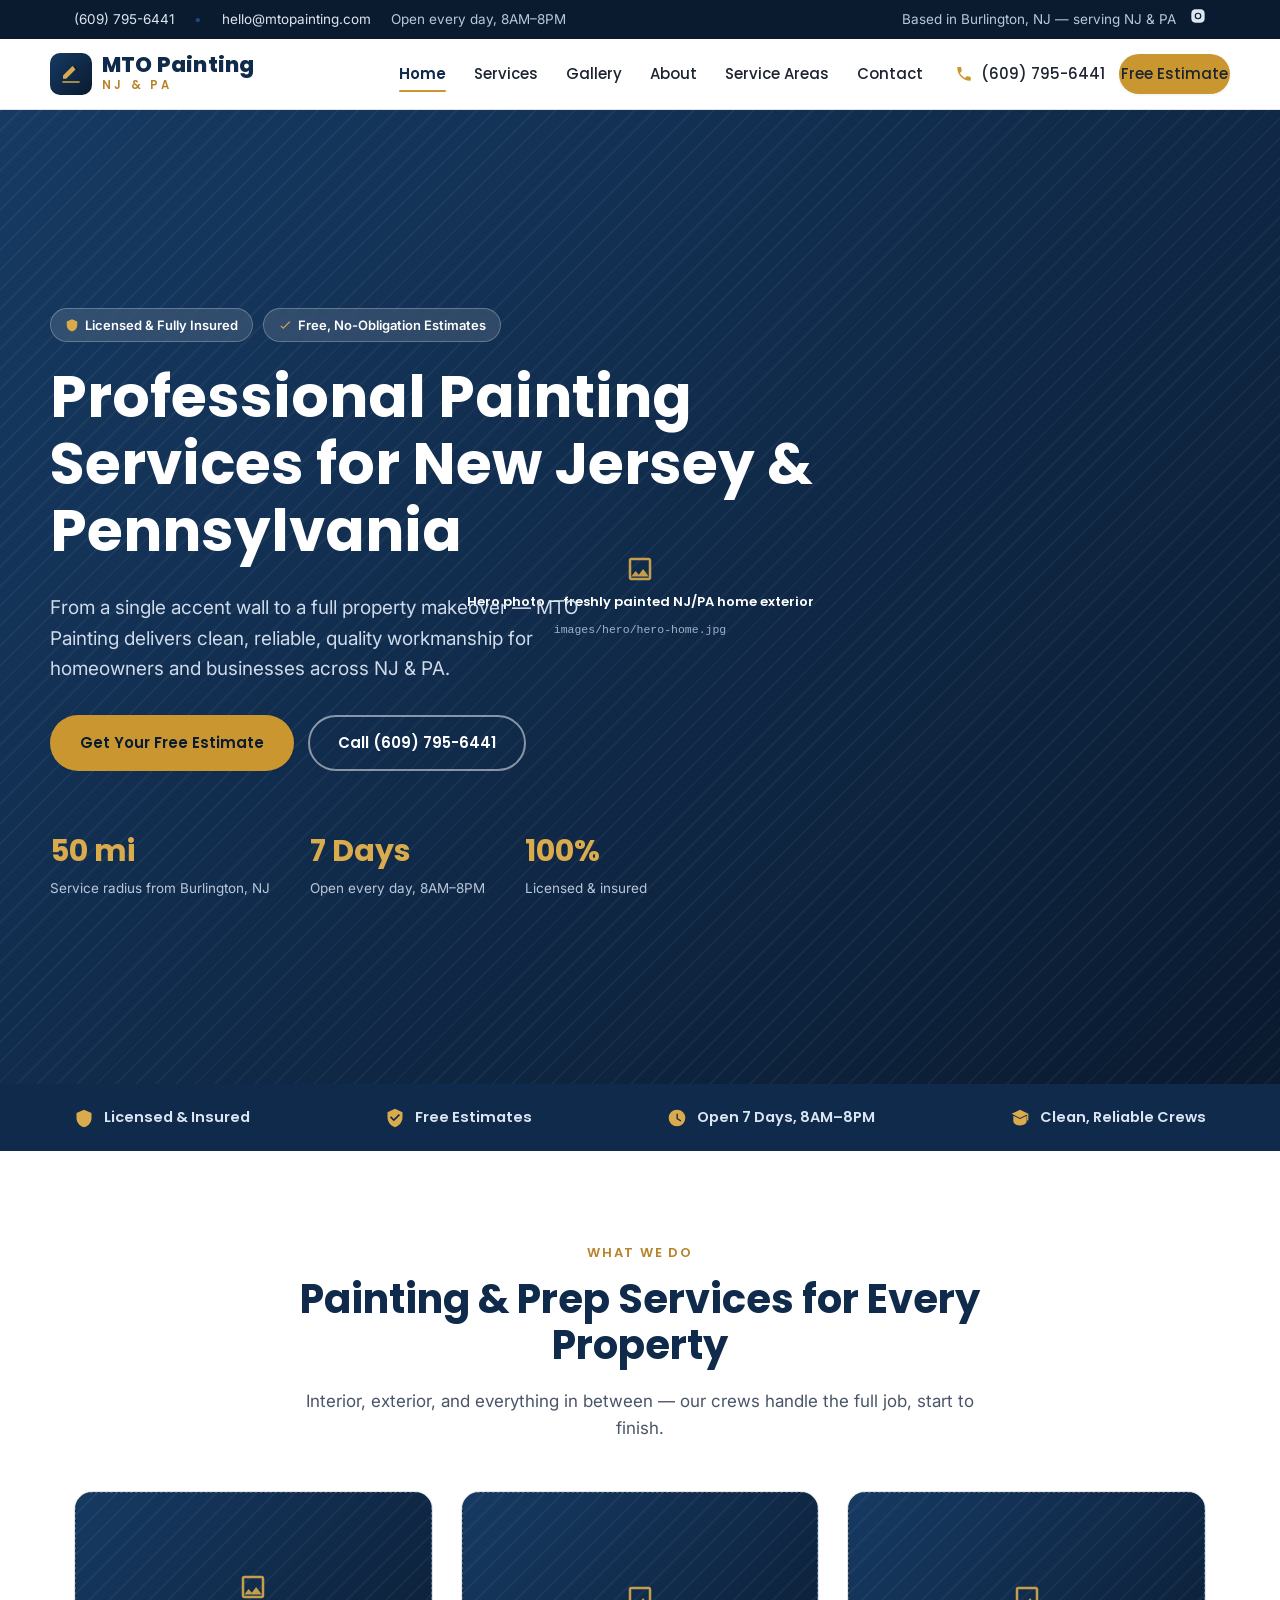
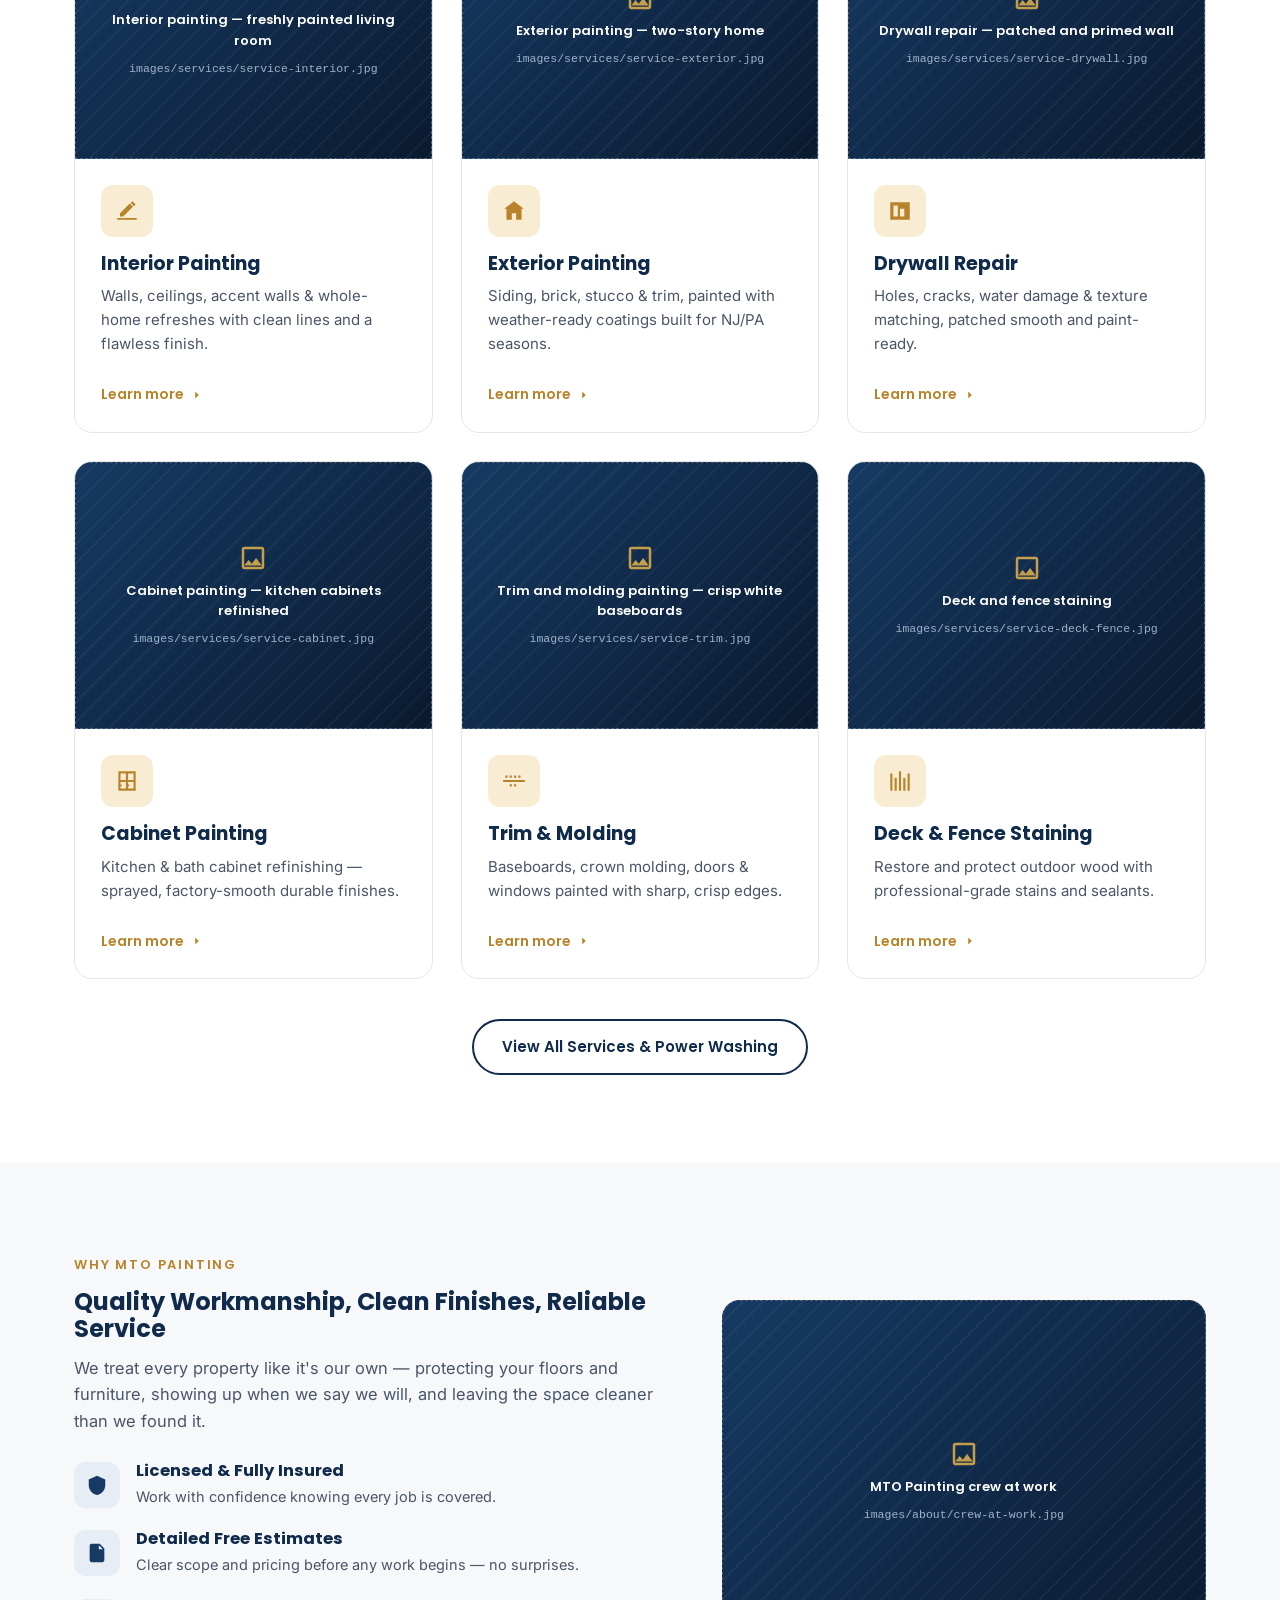
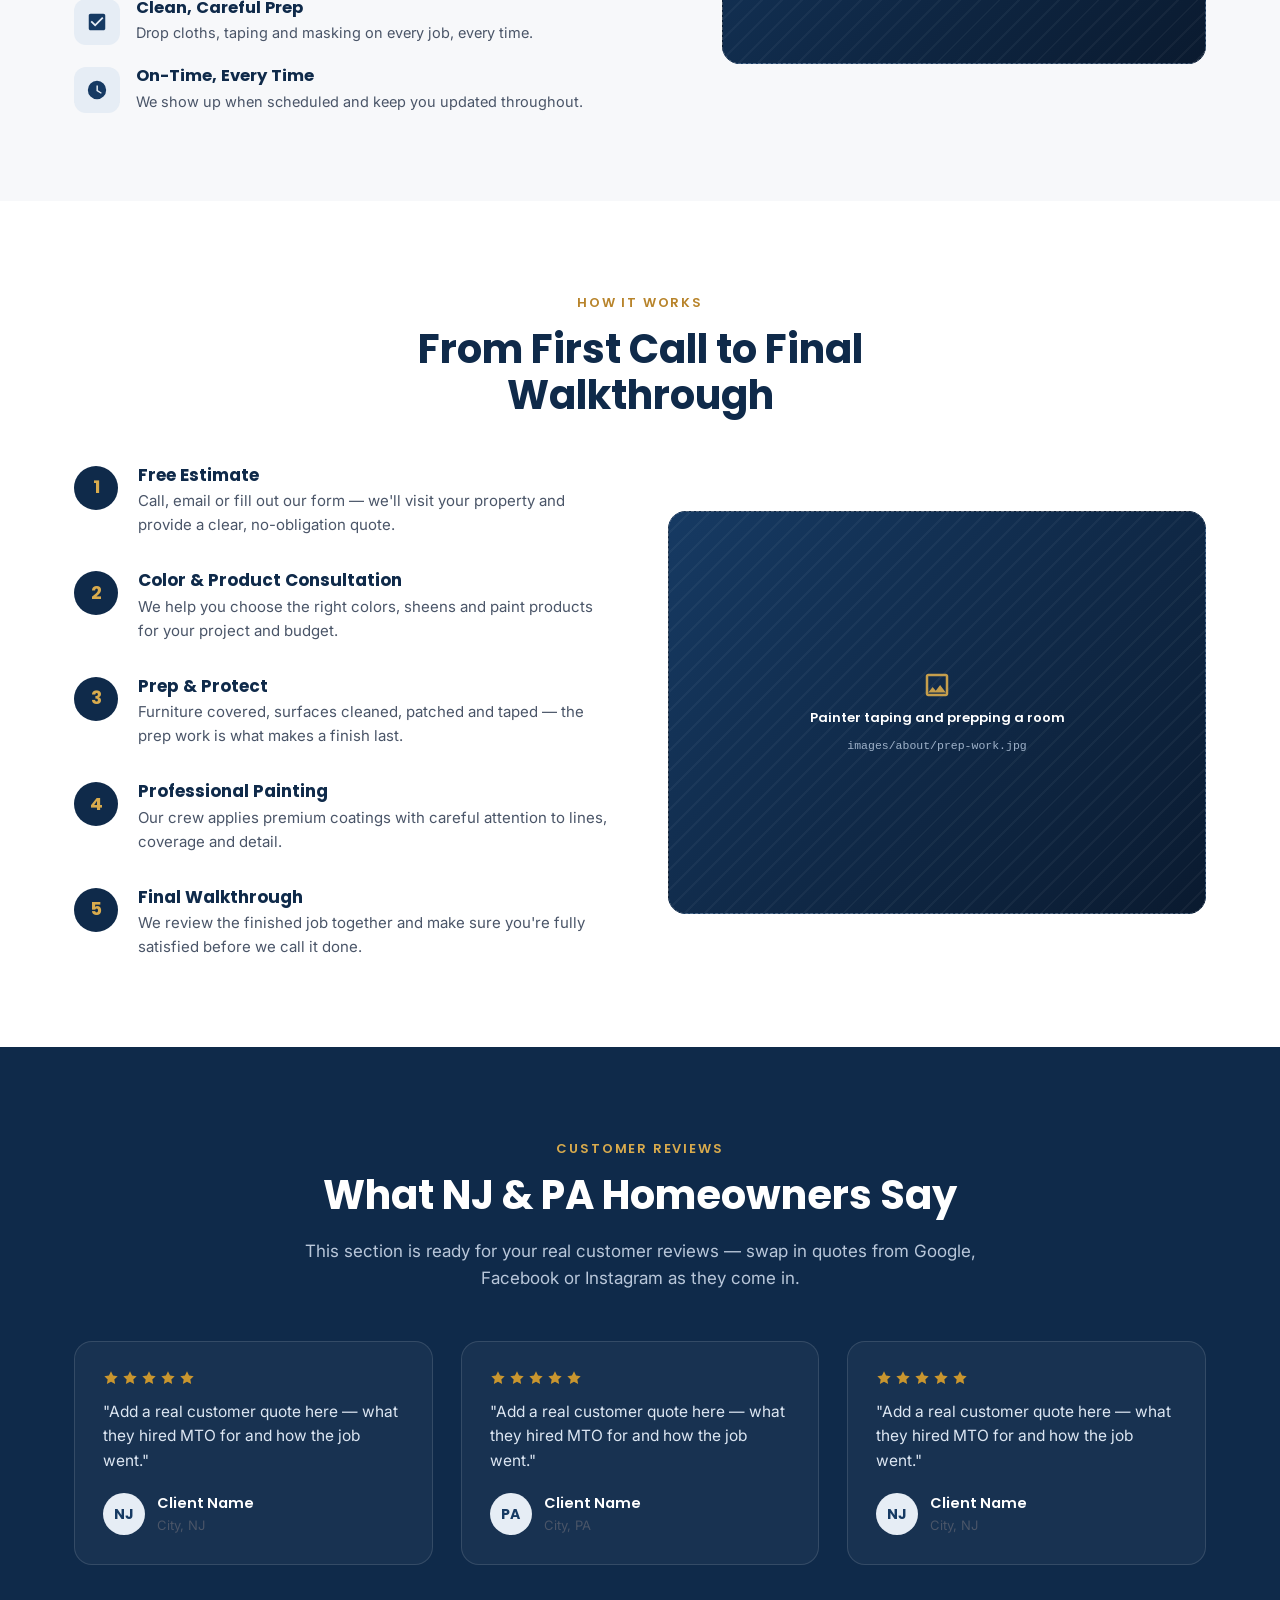
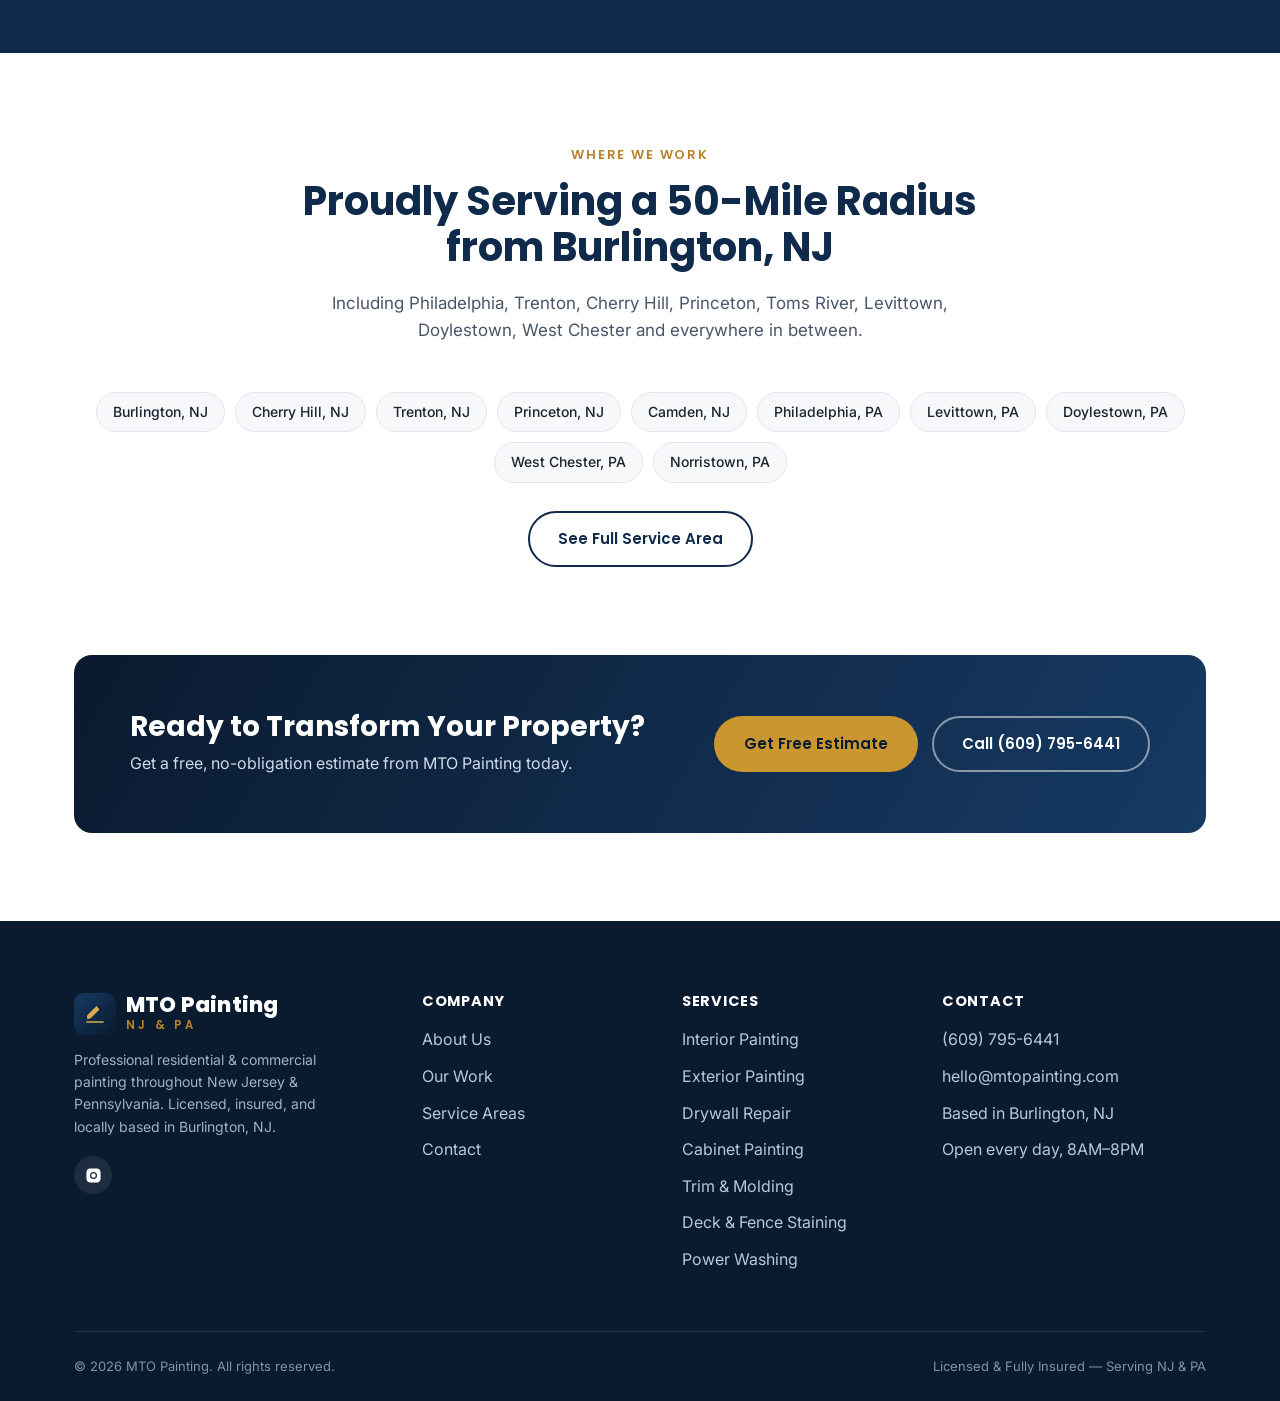
==== index.html @ 52a3aadf "Initial build: MTO Painting website Static multi-page site (no build step) for MTO Painting, a resid" ====
<!doctype html>
<html lang="en">
<head>
<meta charset="UTF-8" />
<meta name="viewport" content="width=device-width, initial-scale=1.0" />
<title>MTO Painting | Residential &amp; Commercial Painters in NJ &amp; PA</title>
<meta name="description" content="MTO Painting provides professional interior, exterior, cabinet &amp; trim painting, drywall repair, deck staining and power washing across New Jersey &amp; Pennsylvania. Free estimates, licensed &amp; insured." />
<link rel="canonical" href="https://mtopainting.com/" />

<meta property="og:type" content="website" />
<meta property="og:site_name" content="MTO Painting" />
<meta property="og:title" content="MTO Painting | Residential & Commercial Painters in NJ & PA" />
<meta property="og:description" content="Interior &amp; exterior painting, drywall repair, cabinet &amp; trim painting, deck staining and power washing. Free estimates across NJ &amp; PA." />
<meta property="og:url" content="https://mtopainting.com/" />
<meta property="og:image" content="https://mtopainting.com/images/og/og-cover.jpg" />
<meta name="twitter:card" content="summary_large_image" />

<link rel="icon" type="image/svg+xml" href="favicon.svg" />
<link rel="preconnect" href="https://fonts.googleapis.com">
<link rel="preconnect" href="https://fonts.gstatic.com" crossorigin>
<link href="https://fonts.googleapis.com/css2?family=Inter:wght@400;500;600;700&family=Poppins:wght@500;600;700;800&display=swap" rel="stylesheet">
<link rel="stylesheet" href="css/style.css" />

<script type="application/ld+json">
{
  "@context": "https://schema.org",
  "@type": "HousePainter",
  "name": "MTO Painting",
  "image": "https://mtopainting.com/images/og/og-cover.jpg",
  "telephone": "+1-609-795-6441",
  "email": "hello@mtopainting.com",
  "url": "https://mtopainting.com/",
  "priceRange": "$$",
  "address": { "@type": "PostalAddress", "addressLocality": "Burlington", "addressRegion": "NJ", "addressCountry": "US" },
  "areaServed": [
    { "@type": "State", "name": "New Jersey" },
    { "@type": "State", "name": "Pennsylvania" }
  ],
  "openingHoursSpecification": {
    "@type": "OpeningHoursSpecification",
    "dayOfWeek": ["Monday","Tuesday","Wednesday","Thursday","Friday","Saturday","Sunday"],
    "opens": "08:00",
    "closes": "20:00"
  },
  "sameAs": ["https://www.instagram.com/paintmto"]
}
</script>
</head>
<body>

<!-- ============ TOPBAR ============ -->
<div class="topbar">
  <div class="container">
    <div class="topbar-links">
      <a href="tel:+16097956441">(609) 795-6441</a>
      <a class="dot" href="mailto:hello@mtopainting.com">hello@mtopainting.com</a>
      <span>Open every day, 8AM–8PM</span>
    </div>
    <div class="topbar-social">
      <span>Based in Burlington, NJ — serving NJ &amp; PA</span>
      <a href="https://www.instagram.com/paintmto" target="_blank" rel="noopener" aria-label="MTO Painting on Instagram">
        <svg viewBox="0 0 24 24"><path d="M12 2c2.7 0 3.06.01 4.12.06 1.06.05 1.79.22 2.43.47.66.26 1.22.6 1.77 1.15.55.55.9 1.11 1.15 1.77.25.64.42 1.37.47 2.43.05 1.06.06 1.42.06 4.12s-.01 3.06-.06 4.12c-.05 1.06-.22 1.79-.47 2.43a4.9 4.9 0 0 1-1.15 1.77 4.9 4.9 0 0 1-1.77 1.15c-.64.25-1.37.42-2.43.47-1.06.05-1.42.06-4.12.06s-3.06-.01-4.12-.06c-1.06-.05-1.79-.22-2.43-.47a4.9 4.9 0 0 1-1.77-1.15 4.9 4.9 0 0 1-1.15-1.77c-.25-.64-.42-1.37-.47-2.43C2.01 15.06 2 14.7 2 12s.01-3.06.06-4.12c.05-1.06.22-1.79.47-2.43.26-.66.6-1.22 1.15-1.77a4.9 4.9 0 0 1 1.77-1.15c.64-.25 1.37-.42 2.43-.47C8.94 2.01 9.3 2 12 2zm0 5a5 5 0 1 0 0 10 5 5 0 0 0 0-10zm0 8.2a3.2 3.2 0 1 1 0-6.4 3.2 3.2 0 0 1 0 6.4zm5.2-8.4a1.17 1.17 0 1 1 0-2.34 1.17 1.17 0 0 1 0 2.34z"/></svg>
      </a>
    </div>
  </div>
</div>

<!-- ============ HEADER / NAV ============ -->
<header class="site-header">
  <div class="container nav-wrap">
    <a href="index.html" class="brand">
      <span class="brand-mark">
        <svg viewBox="0 0 24 24" fill="none"><path d="M4 13.5 13.5 4l3.2 3.2L7.2 16.7H4v-3.2Z" fill="#d9ab4d"/><path d="M15.5 5 19 8.5" stroke="#0a1a2f" stroke-width="1.4"/><path d="M4 20h16" stroke="#d9ab4d" stroke-width="1.6" stroke-linecap="round"/></svg>
      </span>
      <span class="brand-text"><span class="mto">MTO Painting</span><br/><span class="painting">NJ &amp; PA</span></span>
    </a>

    <nav class="main-nav" id="mainNav">
      <ul>
        <li><a href="index.html" class="active">Home</a></li>
        <li><a href="services.html">Services</a></li>
        <li><a href="gallery.html">Gallery</a></li>
        <li><a href="about.html">About</a></li>
        <li><a href="service-areas.html">Service Areas</a></li>
        <li><a href="contact.html">Contact</a></li>
      </ul>
      <div class="nav-cta">
        <a href="tel:+16097956441" class="nav-phone">
          <svg viewBox="0 0 24 24"><path d="M6.6 10.8c1.4 2.8 3.8 5.2 6.6 6.6l2.2-2.2c.3-.3.7-.4 1-.2 1.1.4 2.3.6 3.6.6.6 0 1 .4 1 1V20c0 .6-.4 1-1 1C10.9 21 3 13.1 3 3.6c0-.6.4-1 1-1h3.4c.6 0 1 .4 1 1 0 1.3.2 2.5.6 3.6.1.4 0 .8-.2 1L6.6 10.8Z"/></svg>
          (609) 795-6441
        </a>
        <a href="contact.html" class="btn btn-gold btn-sm">Free Estimate</a>
      </div>
    </nav>
    <button class="nav-toggle" aria-label="Toggle menu">
      <svg viewBox="0 0 24 24" fill="none" stroke="#0f2a4a" stroke-width="2" stroke-linecap="round"><path d="M4 7h16M4 12h16M4 17h16"/></svg>
    </button>
  </div>
</header>
<div class="nav-scrim"></div>

<main>

  <!-- ============ HERO ============ -->
  <section class="hero">
    <img data-fallback="Hero photo — freshly painted NJ/PA home exterior" data-file="hero/hero-home.jpg" src="images/hero/hero-home.jpg" alt="Freshly painted home exterior by MTO Painting" class="ph-img" style="position:absolute;inset:0; width:100%; height:100%; object-fit:cover;" />
    <div class="container hero-inner">
      <div class="hero-badges">
        <span class="hero-badge"><svg viewBox="0 0 24 24"><path d="M12 2 3 6v6c0 5.2 3.6 9.9 9 11 5.4-1.1 9-5.8 9-11V6l-9-4Z"/></svg> Licensed &amp; Fully Insured</span>
        <span class="hero-badge"><svg viewBox="0 0 24 24"><path d="M9 16.2 5.5 12.7l-1.4 1.4L9 19l12-12-1.4-1.4L9 16.2Z"/></svg> Free, No-Obligation Estimates</span>
      </div>
      <h1>Professional Painting Services for New Jersey &amp; Pennsylvania</h1>
      <p class="lede">From a single accent wall to a full property makeover — MTO Painting delivers clean, reliable, quality workmanship for homeowners and businesses across NJ &amp; PA.</p>
      <div class="hero-cta">
        <a href="contact.html" class="btn btn-gold">Get Your Free Estimate</a>
        <a href="tel:+16097956441" class="btn btn-outline">Call (609) 795-6441</a>
      </div>
      <div class="hero-stats">
        <div><strong>50 mi</strong><span>Service radius from Burlington, NJ</span></div>
        <div><strong>7 Days</strong><span>Open every day, 8AM–8PM</span></div>
        <div><strong>100%</strong><span>Licensed &amp; insured</span></div>
      </div>
    </div>
  </section>

  <!-- ============ TRUST STRIP ============ -->
  <div class="trust-strip">
    <div class="container">
      <div class="trust-item"><svg viewBox="0 0 24 24"><path d="M12 2 3 6v6c0 5.2 3.6 9.9 9 11 5.4-1.1 9-5.8 9-11V6l-9-4Z"/></svg> Licensed &amp; Insured</div>
      <div class="trust-item"><svg viewBox="0 0 24 24"><path d="M12 1 3 5v6.1c0 5.5 3.8 10.6 9 11.9 5.2-1.3 9-6.4 9-11.9V5l-9-4Zm-1.4 15L6 11.4l1.4-1.4 3.2 3.2 6-6L18 8.6 10.6 16Z"/></svg> Free Estimates</div>
      <div class="trust-item"><svg viewBox="0 0 24 24"><path d="M12 2a10 10 0 1 0 0 20 10 10 0 0 0 0-20Zm1 5v5.4l4.2 2.5-.8 1.3-5-3V7h1.6Z"/></svg> Open 7 Days, 8AM–8PM</div>
      <div class="trust-item"><svg viewBox="0 0 24 24"><path d="M12 2 2 7l10 5 8.5-4.2V15h1.5V7L12 2ZM4 9.2V16c0 2.8 3.6 5 8 5s8-2.2 8-5V9.2l-8 4-8-4Z"/></svg> Clean, Reliable Crews</div>
    </div>
  </div>

  <!-- ============ SERVICES OVERVIEW ============ -->
  <section>
    <div class="container">
      <div class="section-head">
        <span class="eyebrow">What We Do</span>
        <h2>Painting &amp; Prep Services for Every Property</h2>
        <p>Interior, exterior, and everything in between — our crews handle the full job, start to finish.</p>
      </div>
      <div class="grid grid-3">

        <a class="card service-card reveal" href="services.html#interior">
          <div class="thumb"><img class="ph-img" data-fallback="Interior painting — freshly painted living room" data-file="services/service-interior.jpg" src="images/services/service-interior.jpg" alt="Interior painting"/></div>
          <div class="body">
            <div class="service-icon"><svg viewBox="0 0 24 24"><path d="M3 20h18v-1.5H3V20Zm2.5-3h3l9-9-3-3-9 9v3ZM17 3l3 3-1.6 1.6-3-3L17 3Z"/></svg></div>
            <h3>Interior Painting</h3>
            <p>Walls, ceilings, accent walls &amp; whole-home refreshes with clean lines and a flawless finish.</p>
            <span class="more">Learn more <svg viewBox="0 0 24 24"><path d="M9 6l6 6-6 6"/></svg></span>
          </div>
        </a>

        <a class="card service-card reveal" href="services.html#exterior">
          <div class="thumb"><img class="ph-img" data-fallback="Exterior painting — two-story home" data-file="services/service-exterior.jpg" src="images/services/service-exterior.jpg" alt="Exterior painting"/></div>
          <div class="body">
            <div class="service-icon"><svg viewBox="0 0 24 24"><path d="M12 3 3 10h2v10h5v-6h4v6h5V10h2L12 3Z"/></svg></div>
            <h3>Exterior Painting</h3>
            <p>Siding, brick, stucco &amp; trim, painted with weather-ready coatings built for NJ/PA seasons.</p>
            <span class="more">Learn more <svg viewBox="0 0 24 24"><path d="M9 6l6 6-6 6"/></svg></span>
          </div>
        </a>

        <a class="card service-card reveal" href="services.html#drywall">
          <div class="thumb"><img class="ph-img" data-fallback="Drywall repair — patched and primed wall" data-file="services/service-drywall.jpg" src="images/services/service-drywall.jpg" alt="Drywall repair"/></div>
          <div class="body">
            <div class="service-icon"><svg viewBox="0 0 24 24"><path d="M3 4h18v16H3V4Zm3 3v10h4V7H6Zm6 3v7h4v-7h-4Z"/></svg></div>
            <h3>Drywall Repair</h3>
            <p>Holes, cracks, water damage &amp; texture matching, patched smooth and paint-ready.</p>
            <span class="more">Learn more <svg viewBox="0 0 24 24"><path d="M9 6l6 6-6 6"/></svg></span>
          </div>
        </a>

        <a class="card service-card reveal" href="services.html#cabinet">
          <div class="thumb"><img class="ph-img" data-fallback="Cabinet painting — kitchen cabinets refinished" data-file="services/service-cabinet.jpg" src="images/services/service-cabinet.jpg" alt="Cabinet painting"/></div>
          <div class="body">
            <div class="service-icon"><svg viewBox="0 0 24 24"><path d="M4 3h16v18H4V3Zm2 2v6h5V5H6Zm7 0v6h5V5h-5ZM6 13v6h5v-6H6Zm7 0v6h5v-6h-5Zm-6.5 2.2a.8.8 0 1 1 0 1.6.8.8 0 0 1 0-1.6Zm7 0a.8.8 0 1 1 0 1.6.8.8 0 0 1 0-1.6Z"/></svg></div>
            <h3>Cabinet Painting</h3>
            <p>Kitchen &amp; bath cabinet refinishing — sprayed, factory-smooth durable finishes.</p>
            <span class="more">Learn more <svg viewBox="0 0 24 24"><path d="M9 6l6 6-6 6"/></svg></span>
          </div>
        </a>

        <a class="card service-card reveal" href="services.html#trim">
          <div class="thumb"><img class="ph-img" data-fallback="Trim and molding painting — crisp white baseboards" data-file="services/service-trim.jpg" src="images/services/service-trim.jpg" alt="Trim painting"/></div>
          <div class="body">
            <div class="service-icon"><svg viewBox="0 0 24 24"><path d="M2 11h20v2H2v-2Zm2-4h2v2H4V7Zm4 0h2v2H8V7Zm4 0h2v2h-2V7Zm4 0h2v2h-2V7Zm-8 8h2v2H8v-2Zm4 0h2v2h-2v-2Z"/></svg></div>
            <h3>Trim &amp; Molding</h3>
            <p>Baseboards, crown molding, doors &amp; windows painted with sharp, crisp edges.</p>
            <span class="more">Learn more <svg viewBox="0 0 24 24"><path d="M9 6l6 6-6 6"/></svg></span>
          </div>
        </a>

        <a class="card service-card reveal" href="services.html#deck">
          <div class="thumb"><img class="ph-img" data-fallback="Deck and fence staining" data-file="services/service-deck-fence.jpg" src="images/services/service-deck-fence.jpg" alt="Deck and fence staining"/></div>
          <div class="body">
            <div class="service-icon"><svg viewBox="0 0 24 24"><path d="M3 21V5h2v16H3Zm4 0V9h2v12H7Zm4 0V3h2v18h-2Zm4 0V9h2v12h-2Zm4 0V5h2v16h-2Z"/></svg></div>
            <h3>Deck &amp; Fence Staining</h3>
            <p>Restore and protect outdoor wood with professional-grade stains and sealants.</p>
            <span class="more">Learn more <svg viewBox="0 0 24 24"><path d="M9 6l6 6-6 6"/></svg></span>
          </div>
        </a>

      </div>
      <div class="text-center" style="margin-top:40px;">
        <a href="services.html" class="btn btn-outline-navy">View All Services &amp; Power Washing</a>
      </div>
    </div>
  </section>

  <!-- ============ WHY CHOOSE US ============ -->
  <section class="bg-alt">
    <div class="container">
      <div class="about-hero-grid">
        <div>
          <span class="eyebrow">Why MTO Painting</span>
          <h2>Quality Workmanship, Clean Finishes, Reliable Service</h2>
          <p style="color:var(--ink-soft); font-size:16.5px;">We treat every property like it's our own — protecting your floors and furniture, showing up when we say we will, and leaving the space cleaner than we found it.</p>
          <div class="grid" style="gap:22px; margin-top:28px;">
            <div class="feature">
              <div class="ico"><svg viewBox="0 0 24 24"><path d="M12 2 3 6v6c0 5.2 3.6 9.9 9 11 5.4-1.1 9-5.8 9-11V6l-9-4Z"/></svg></div>
              <div><h4>Licensed &amp; Fully Insured</h4><p>Work with confidence knowing every job is covered.</p></div>
            </div>
            <div class="feature">
              <div class="ico"><svg viewBox="0 0 24 24"><path d="M6 2h9l5 5v13a2 2 0 0 1-2 2H6a2 2 0 0 1-2-2V4a2 2 0 0 1 2-2Zm8 1.5V8h4.5L14 3.5ZM8 12h8v1.6H8V12Zm0 3.4h8V17H8v-1.6Z"/></svg></div>
              <div><h4>Detailed Free Estimates</h4><p>Clear scope and pricing before any work begins — no surprises.</p></div>
            </div>
            <div class="feature">
              <div class="ico"><svg viewBox="0 0 24 24"><path d="M19 3H5c-1.1 0-2 .9-2 2v14c0 1.1.9 2 2 2h14c1.1 0 2-.9 2-2V5c0-1.1-.9-2-2-2Zm-9 14-5-5 1.4-1.4L10 14.2l7.6-7.6L19 8l-9 9Z"/></svg></div>
              <div><h4>Clean, Careful Prep</h4><p>Drop cloths, taping and masking on every job, every time.</p></div>
            </div>
            <div class="feature">
              <div class="ico"><svg viewBox="0 0 24 24"><path d="M12 2a10 10 0 1 0 0 20 10 10 0 0 0 0-20Zm1 5v5.4l4.2 2.5-.8 1.3-5-3V7h1.6Z"/></svg></div>
              <div><h4>On-Time, Every Time</h4><p>We show up when scheduled and keep you updated throughout.</p></div>
            </div>
          </div>
        </div>
        <figure class="media"><img class="ph-img" data-fallback="MTO Painting crew at work" data-file="about/crew-at-work.jpg" src="images/about/crew-at-work.jpg" alt="MTO Painting crew at work" /></figure>
      </div>
    </div>
  </section>

  <!-- ============ PROCESS ============ -->
  <section>
    <div class="container">
      <div class="section-head">
        <span class="eyebrow">How It Works</span>
        <h2>From First Call to Final Walkthrough</h2>
      </div>
      <div class="grid grid-2" style="align-items:center; gap:56px;">
        <div class="steps">
          <div class="step"><h4>Free Estimate</h4><p>Call, email or fill out our form — we'll visit your property and provide a clear, no-obligation quote.</p></div>
          <div class="step"><h4>Color &amp; Product Consultation</h4><p>We help you choose the right colors, sheens and paint products for your project and budget.</p></div>
          <div class="step"><h4>Prep &amp; Protect</h4><p>Furniture covered, surfaces cleaned, patched and taped — the prep work is what makes a finish last.</p></div>
          <div class="step"><h4>Professional Painting</h4><p>Our crew applies premium coatings with careful attention to lines, coverage and detail.</p></div>
          <div class="step"><h4>Final Walkthrough</h4><p>We review the finished job together and make sure you're fully satisfied before we call it done.</p></div>
        </div>
        <figure class="media"><img class="ph-img" data-fallback="Painter taping and prepping a room" data-file="about/prep-work.jpg" src="images/about/prep-work.jpg" alt="Painter prepping a room" /></figure>
      </div>
    </div>
  </section>

  <!-- ============ TESTIMONIALS (placeholder) ============ -->
  <section class="bg-navy">
    <div class="container">
      <div class="section-head">
        <span class="eyebrow" style="color:var(--gold-400);">Customer Reviews</span>
        <h2>What NJ &amp; PA Homeowners Say</h2>
        <p style="color:#b9c7da;">This section is ready for your real customer reviews — swap in quotes from Google, Facebook or Instagram as they come in.</p>
      </div>
      <div class="grid grid-3">
        <div class="card t-card reveal" style="background:rgba(255,255,255,.04); border-color:rgba(255,255,255,.12);">
          <div class="t-stars"><svg viewBox="0 0 24 24"><path d="M12 2l3.1 6.3 6.9 1-5 4.9 1.2 6.8L12 17.8 5.8 21l1.2-6.8-5-4.9 6.9-1L12 2Z"/></svg><svg viewBox="0 0 24 24"><path d="M12 2l3.1 6.3 6.9 1-5 4.9 1.2 6.8L12 17.8 5.8 21l1.2-6.8-5-4.9 6.9-1L12 2Z"/></svg><svg viewBox="0 0 24 24"><path d="M12 2l3.1 6.3 6.9 1-5 4.9 1.2 6.8L12 17.8 5.8 21l1.2-6.8-5-4.9 6.9-1L12 2Z"/></svg><svg viewBox="0 0 24 24"><path d="M12 2l3.1 6.3 6.9 1-5 4.9 1.2 6.8L12 17.8 5.8 21l1.2-6.8-5-4.9 6.9-1L12 2Z"/></svg><svg viewBox="0 0 24 24"><path d="M12 2l3.1 6.3 6.9 1-5 4.9 1.2 6.8L12 17.8 5.8 21l1.2-6.8-5-4.9 6.9-1L12 2Z"/></svg></div>
          <p class="t-quote" style="color:#dce6f2;">"Add a real customer quote here — what they hired MTO for and how the job went."</p>
          <div class="t-person"><div class="t-avatar">NJ</div><div><div class="t-name" style="color:#fff;">Client Name</div><div class="t-loc">City, NJ</div></div></div>
        </div>
        <div class="card t-card reveal" style="background:rgba(255,255,255,.04); border-color:rgba(255,255,255,.12);">
          <div class="t-stars"><svg viewBox="0 0 24 24"><path d="M12 2l3.1 6.3 6.9 1-5 4.9 1.2 6.8L12 17.8 5.8 21l1.2-6.8-5-4.9 6.9-1L12 2Z"/></svg><svg viewBox="0 0 24 24"><path d="M12 2l3.1 6.3 6.9 1-5 4.9 1.2 6.8L12 17.8 5.8 21l1.2-6.8-5-4.9 6.9-1L12 2Z"/></svg><svg viewBox="0 0 24 24"><path d="M12 2l3.1 6.3 6.9 1-5 4.9 1.2 6.8L12 17.8 5.8 21l1.2-6.8-5-4.9 6.9-1L12 2Z"/></svg><svg viewBox="0 0 24 24"><path d="M12 2l3.1 6.3 6.9 1-5 4.9 1.2 6.8L12 17.8 5.8 21l1.2-6.8-5-4.9 6.9-1L12 2Z"/></svg><svg viewBox="0 0 24 24"><path d="M12 2l3.1 6.3 6.9 1-5 4.9 1.2 6.8L12 17.8 5.8 21l1.2-6.8-5-4.9 6.9-1L12 2Z"/></svg></div>
          <p class="t-quote" style="color:#dce6f2;">"Add a real customer quote here — what they hired MTO for and how the job went."</p>
          <div class="t-person"><div class="t-avatar">PA</div><div><div class="t-name" style="color:#fff;">Client Name</div><div class="t-loc">City, PA</div></div></div>
        </div>
        <div class="card t-card reveal" style="background:rgba(255,255,255,.04); border-color:rgba(255,255,255,.12);">
          <div class="t-stars"><svg viewBox="0 0 24 24"><path d="M12 2l3.1 6.3 6.9 1-5 4.9 1.2 6.8L12 17.8 5.8 21l1.2-6.8-5-4.9 6.9-1L12 2Z"/></svg><svg viewBox="0 0 24 24"><path d="M12 2l3.1 6.3 6.9 1-5 4.9 1.2 6.8L12 17.8 5.8 21l1.2-6.8-5-4.9 6.9-1L12 2Z"/></svg><svg viewBox="0 0 24 24"><path d="M12 2l3.1 6.3 6.9 1-5 4.9 1.2 6.8L12 17.8 5.8 21l1.2-6.8-5-4.9 6.9-1L12 2Z"/></svg><svg viewBox="0 0 24 24"><path d="M12 2l3.1 6.3 6.9 1-5 4.9 1.2 6.8L12 17.8 5.8 21l1.2-6.8-5-4.9 6.9-1L12 2Z"/></svg><svg viewBox="0 0 24 24"><path d="M12 2l3.1 6.3 6.9 1-5 4.9 1.2 6.8L12 17.8 5.8 21l1.2-6.8-5-4.9 6.9-1L12 2Z"/></svg></div>
          <p class="t-quote" style="color:#dce6f2;">"Add a real customer quote here — what they hired MTO for and how the job went."</p>
          <div class="t-person"><div class="t-avatar">NJ</div><div><div class="t-name" style="color:#fff;">Client Name</div><div class="t-loc">City, NJ</div></div></div>
        </div>
      </div>
    </div>
  </section>

  <!-- ============ SERVICE AREA TEASER ============ -->
  <section>
    <div class="container">
      <div class="section-head">
        <span class="eyebrow">Where We Work</span>
        <h2>Proudly Serving a 50-Mile Radius from Burlington, NJ</h2>
        <p>Including Philadelphia, Trenton, Cherry Hill, Princeton, Toms River, Levittown, Doylestown, West Chester and everywhere in between.</p>
      </div>
      <div class="chip-list text-center" style="justify-content:center;">
        <span class="chip">Burlington, NJ</span>
        <span class="chip">Cherry Hill, NJ</span>
        <span class="chip">Trenton, NJ</span>
        <span class="chip">Princeton, NJ</span>
        <span class="chip">Camden, NJ</span>
        <span class="chip">Philadelphia, PA</span>
        <span class="chip">Levittown, PA</span>
        <span class="chip">Doylestown, PA</span>
        <span class="chip">West Chester, PA</span>
        <span class="chip">Norristown, PA</span>
      </div>
      <div class="text-center" style="margin-top:28px;">
        <a href="service-areas.html" class="btn btn-outline-navy">See Full Service Area</a>
      </div>
    </div>
  </section>

  <!-- ============ CTA BANNER ============ -->
  <section style="padding-top:0;">
    <div class="container">
      <div class="cta-banner">
        <div>
          <h2>Ready to Transform Your Property?</h2>
          <p>Get a free, no-obligation estimate from MTO Painting today.</p>
        </div>
        <div class="cta-actions">
          <a href="contact.html" class="btn btn-gold">Get Free Estimate</a>
          <a href="tel:+16097956441" class="btn btn-outline">Call (609) 795-6441</a>
        </div>
      </div>
    </div>
  </section>

</main>

<!-- ============ FOOTER ============ -->
<footer class="site-footer">
  <div class="container">
    <div class="footer-grid">
      <div class="footer-brand">
        <a href="index.html" class="brand" style="margin-bottom:14px; display:inline-flex;">
          <span class="brand-mark"><svg viewBox="0 0 24 24" fill="none"><path d="M4 13.5 13.5 4l3.2 3.2L7.2 16.7H4v-3.2Z" fill="#d9ab4d"/><path d="M15.5 5 19 8.5" stroke="#0a1a2f" stroke-width="1.4"/><path d="M4 20h16" stroke="#d9ab4d" stroke-width="1.6" stroke-linecap="round"/></svg></span>
          <span class="brand-text"><span class="mto" style="color:#fff;">MTO Painting</span><br/><span class="painting">NJ &amp; PA</span></span>
        </a>
        <p>Professional residential &amp; commercial painting throughout New Jersey &amp; Pennsylvania. Licensed, insured, and locally based in Burlington, NJ.</p>
        <div class="footer-social">
          <a href="https://www.instagram.com/paintmto" target="_blank" rel="noopener" aria-label="Instagram"><svg viewBox="0 0 24 24"><path d="M12 2c2.7 0 3.06.01 4.12.06 1.06.05 1.79.22 2.43.47.66.26 1.22.6 1.77 1.15.55.55.9 1.11 1.15 1.77.25.64.42 1.37.47 2.43.05 1.06.06 1.42.06 4.12s-.01 3.06-.06 4.12c-.05 1.06-.22 1.79-.47 2.43a4.9 4.9 0 0 1-1.15 1.77 4.9 4.9 0 0 1-1.77 1.15c-.64.25-1.37.42-2.43.47-1.06.05-1.42.06-4.12.06s-3.06-.01-4.12-.06c-1.06-.05-1.79-.22-2.43-.47a4.9 4.9 0 0 1-1.77-1.15 4.9 4.9 0 0 1-1.15-1.77c-.25-.64-.42-1.37-.47-2.43C2.01 15.06 2 14.7 2 12s.01-3.06.06-4.12c.05-1.06.22-1.79.47-2.43.26-.66.6-1.22 1.15-1.77a4.9 4.9 0 0 1 1.77-1.15c.64-.25 1.37-.42 2.43-.47C8.94 2.01 9.3 2 12 2zm0 5a5 5 0 1 0 0 10 5 5 0 0 0 0-10zm0 8.2a3.2 3.2 0 1 1 0-6.4 3.2 3.2 0 0 1 0 6.4zm5.2-8.4a1.17 1.17 0 1 1 0-2.34 1.17 1.17 0 0 1 0 2.34z"/></svg></a>
        </div>
      </div>
      <div>
        <h4>Company</h4>
        <ul>
          <li><a href="about.html">About Us</a></li>
          <li><a href="gallery.html">Our Work</a></li>
          <li><a href="service-areas.html">Service Areas</a></li>
          <li><a href="contact.html">Contact</a></li>
        </ul>
      </div>
      <div>
        <h4>Services</h4>
        <ul>
          <li><a href="services.html#interior">Interior Painting</a></li>
          <li><a href="services.html#exterior">Exterior Painting</a></li>
          <li><a href="services.html#drywall">Drywall Repair</a></li>
          <li><a href="services.html#cabinet">Cabinet Painting</a></li>
          <li><a href="services.html#trim">Trim &amp; Molding</a></li>
          <li><a href="services.html#deck">Deck &amp; Fence Staining</a></li>
          <li><a href="services.html#powerwash">Power Washing</a></li>
        </ul>
      </div>
      <div>
        <h4>Contact</h4>
        <ul>
          <li><a href="tel:+16097956441">(609) 795-6441</a></li>
          <li><a href="mailto:hello@mtopainting.com">hello@mtopainting.com</a></li>
          <li>Based in Burlington, NJ</li>
          <li>Open every day, 8AM–8PM</li>
        </ul>
      </div>
    </div>
    <div class="footer-bottom">
      <span>&copy; <span data-year>2026</span> MTO Painting. All rights reserved.</span>
      <span>Licensed &amp; Fully Insured — Serving NJ &amp; PA</span>
    </div>
  </div>
</footer>

<div class="mobile-cta">
  <a href="tel:+16097956441" class="btn btn-navy btn-block">Call Now</a>
  <a href="contact.html" class="btn btn-gold btn-block">Free Estimate</a>
</div>

<script src="js/main.js"></script>
</body>
</html>
---- css/style.css ----
/* =========================================================
   MTO Painting — Design System
   Navy + Warm Gold, clean & trustworthy local-contractor feel
   ========================================================= */

:root {
  /* Brand colors */
  --navy-950: #0a1a2f;
  --navy-900: #0f2a4a;
  --navy-800: #163a63;
  --navy-700: #1f4c80;
  --navy-100: #e6edf5;
  --navy-50: #f4f7fb;

  --gold-600: #b8842b;
  --gold-500: #c9962f;
  --gold-400: #d9ab4d;
  --gold-100: #f8ecd3;

  --ink: #1c2430;
  --ink-soft: #4a5568;
  --paper: #ffffff;
  --paper-alt: #f7f8fa;
  --line: #e2e6ec;

  --success: #2f7d4f;

  /* Type */
  --font-head: "Poppins", "Segoe UI", system-ui, sans-serif;
  --font-body: "Inter", "Segoe UI", system-ui, sans-serif;

  /* Shape & motion */
  --radius: 10px;
  --radius-lg: 18px;
  --shadow-sm: 0 1px 3px rgba(15, 42, 74, 0.08);
  --shadow-md: 0 8px 24px rgba(15, 42, 74, 0.12);
  --shadow-lg: 0 20px 48px rgba(15, 42, 74, 0.18);
  --ease: cubic-bezier(0.4, 0, 0.2, 1);

  --container: 1180px;
}

/* ---------- Reset ---------- */
*, *::before, *::after { box-sizing: border-box; }
html { scroll-behavior: smooth; }
body {
  margin: 0;
  font-family: var(--font-body);
  color: var(--ink);
  background: var(--paper);
  line-height: 1.6;
  -webkit-font-smoothing: antialiased;
}
img { max-width: 100%; display: block; }
a { color: inherit; text-decoration: none; }
ul { margin: 0; padding: 0; list-style: none; }
h1, h2, h3, h4 { font-family: var(--font-head); line-height: 1.15; margin: 0 0 .5em; color: var(--navy-900); }
p { margin: 0 0 1em; }
button { font-family: inherit; }

.container {
  width: 100%;
  max-width: var(--container);
  margin: 0 auto;
  padding: 0 24px;
}

section { padding: 88px 0; }
@media (max-width: 720px) { section { padding: 56px 0; } }

.section-head { max-width: 680px; margin: 0 auto 48px; text-align: center; }
.section-head.left { margin: 0 0 40px; text-align: left; }
.eyebrow {
  display: inline-block;
  font-family: var(--font-head);
  font-size: 13px;
  font-weight: 600;
  letter-spacing: .14em;
  text-transform: uppercase;
  color: var(--gold-600);
  margin-bottom: 12px;
}
.section-head h2 { font-size: clamp(28px, 3.4vw, 40px); }
.section-head p { color: var(--ink-soft); font-size: 17px; }

.bg-alt { background: var(--paper-alt); }
.bg-navy { background: var(--navy-900); color: #dce6f2; }
.bg-navy h2, .bg-navy h3 { color: #fff; }

/* ---------- Buttons ---------- */
.btn {
  display: inline-flex;
  align-items: center;
  justify-content: center;
  gap: 8px;
  padding: 14px 28px;
  border-radius: 999px;
  font-family: var(--font-head);
  font-weight: 600;
  font-size: 15px;
  border: 2px solid transparent;
  cursor: pointer;
  transition: transform .15s var(--ease), box-shadow .15s var(--ease), background .15s var(--ease), color .15s var(--ease);
  white-space: nowrap;
}
.btn:hover { transform: translateY(-2px); }
.btn-gold { background: var(--gold-500); color: var(--navy-950); box-shadow: var(--shadow-sm); }
.btn-gold:hover { background: var(--gold-400); box-shadow: var(--shadow-md); }
.btn-navy { background: var(--navy-900); color: #fff; }
.btn-navy:hover { background: var(--navy-800); box-shadow: var(--shadow-md); }
.btn-outline { background: transparent; border-color: rgba(255,255,255,.5); color: #fff; }
.btn-outline:hover { background: rgba(255,255,255,.12); border-color: #fff; }
.btn-outline-navy { background: transparent; border-color: var(--navy-900); color: var(--navy-900); }
.btn-outline-navy:hover { background: var(--navy-900); color: #fff; }
.btn-block { width: 100%; }
.btn-sm { padding: 10px 18px; font-size: 14px; }

/* ---------- Top utility bar ---------- */
.topbar {
  background: var(--navy-950);
  color: #b9c7da;
  font-size: 13.5px;
}
.topbar .container {
  display: flex;
  align-items: center;
  justify-content: space-between;
  padding-top: 8px;
  padding-bottom: 8px;
  gap: 12px;
  flex-wrap: wrap;
}
.topbar a { color: #dce6f2; }
.topbar a:hover { color: var(--gold-400); }
.topbar-links { display: flex; gap: 20px; align-items: center; flex-wrap: wrap; }
.topbar-links .dot::before { content: "•"; margin-right: 20px; color: var(--navy-700); }
.topbar-social { display: flex; gap: 14px; align-items: center; }
.topbar-social svg { width: 16px; height: 16px; fill: currentColor; }

/* ---------- Header / Nav ---------- */
header.site-header {
  position: sticky;
  top: 0;
  z-index: 100;
  background: rgba(255,255,255,.96);
  backdrop-filter: saturate(180%) blur(8px);
  border-bottom: 1px solid var(--line);
}
.nav-wrap {
  display: flex;
  align-items: center;
  justify-content: space-between;
  padding: 14px 0;
  gap: 16px;
}
.brand { display: flex; align-items: center; gap: 10px; }
.brand-mark {
  width: 42px; height: 42px;
  border-radius: 10px;
  background: linear-gradient(135deg, var(--navy-800), var(--navy-950));
  display: flex; align-items: center; justify-content: center;
  flex-shrink: 0;
}
.brand-mark svg { width: 24px; height: 24px; }
.brand-text { font-family: var(--font-head); line-height: 1.05; }
.brand-text .mto { font-weight: 800; font-size: 21px; color: var(--navy-900); letter-spacing: .01em; }
.brand-text .painting { font-weight: 600; font-size: 11.5px; letter-spacing: .28em; color: var(--gold-600); text-transform: uppercase; }

.main-nav { display: flex; align-items: center; gap: 32px; }
.main-nav ul { display: flex; gap: 28px; }
.main-nav a {
  font-family: var(--font-head);
  font-weight: 500;
  font-size: 15px;
  color: var(--ink);
  position: relative;
  padding: 6px 0;
}
.main-nav a:hover { color: var(--navy-900); }
.main-nav a.active { color: var(--navy-900); font-weight: 600; }
.main-nav a.active::after {
  content: "";
  position: absolute; left: 0; right: 0; bottom: -2px;
  height: 2px; background: var(--gold-500); border-radius: 2px;
}
.nav-cta { display: flex; align-items: center; gap: 14px; }
.nav-phone { display: flex; align-items: center; gap: 8px; font-family: var(--font-head); font-weight: 700; color: var(--navy-900); font-size: 15px; }
.nav-phone svg { width: 18px; height: 18px; fill: var(--gold-500); }

.nav-toggle {
  display: none;
  background: none; border: none; cursor: pointer;
  width: 40px; height: 40px; align-items: center; justify-content: center;
}
.nav-toggle svg { width: 26px; height: 26px; }

@media (max-width: 940px) {
  .main-nav { position: fixed; inset: 0 0 0 auto; width: min(320px, 86vw); height: 100vh;
    background: var(--navy-950); flex-direction: column; align-items: flex-start;
    padding: 100px 28px 28px; transform: translateX(100%); transition: transform .3s var(--ease);
    gap: 28px; }
  .main-nav.open { transform: translateX(0); box-shadow: var(--shadow-lg); }
  .main-nav ul { flex-direction: column; gap: 22px; }
  .main-nav a { color: #fff; font-size: 18px; }
  .main-nav a.active { color: var(--gold-400); }
  .nav-cta { flex-direction: column; align-items: flex-start; width: 100%; }
  .nav-phone { color: #fff; }
  .nav-toggle { display: inline-flex; }
  body.nav-open { overflow: hidden; }
}

.nav-scrim {
  display: none;
  position: fixed; inset: 0; background: rgba(10,26,47,.5); z-index: 90;
}
body.nav-open .nav-scrim { display: block; }

/* ---------- Hero ---------- */
.hero {
  position: relative;
  color: #fff;
  background: linear-gradient(180deg, rgba(10,26,47,.78), rgba(10,26,47,.86)), var(--navy-950);
  background-size: cover;
  background-position: center;
  overflow: hidden;
}
.hero .img-placeholder { position: absolute; inset: 0; border-radius: 0; border: none; z-index: 0; }
.hero-inner { position: relative; z-index: 1; padding: 110px 0 96px; }
.hero-small { padding: 64px 0; }
.hero-badges { display: flex; gap: 10px; flex-wrap: wrap; margin-bottom: 22px; }
.hero-badge {
  display: inline-flex; align-items: center; gap: 6px;
  background: rgba(255,255,255,.12); border: 1px solid rgba(255,255,255,.25);
  padding: 6px 14px; border-radius: 999px; font-size: 13px; font-weight: 600;
  backdrop-filter: blur(4px);
}
.hero-badge svg { width: 14px; height: 14px; fill: var(--gold-400); }
.hero h1 { color: #fff; font-size: clamp(34px, 5vw, 58px); max-width: 780px; }
.hero .lede { font-size: 19px; max-width: 600px; color: #cfdaea; }
.hero-cta { display: flex; gap: 14px; flex-wrap: wrap; margin-top: 30px; }
.hero-stats { display: flex; gap: 40px; margin-top: 56px; flex-wrap: wrap; }
.hero-stats div strong { display: block; font-family: var(--font-head); font-size: 30px; color: var(--gold-400); }
.hero-stats div span { font-size: 13.5px; color: #b9c7da; }
.breadcrumb { font-size: 13.5px; color: #b9c7da; margin-bottom: 16px; }
.breadcrumb a:hover { color: var(--gold-400); }

/* ---------- Trust strip ---------- */
.trust-strip { background: var(--navy-900); padding: 22px 0; }
.trust-strip .container { display: flex; justify-content: space-between; gap: 20px; flex-wrap: wrap; }
.trust-item { display: flex; align-items: center; gap: 10px; color: #dce6f2; font-family: var(--font-head); font-weight: 600; font-size: 14.5px; }
.trust-item svg { width: 20px; height: 20px; fill: var(--gold-400); flex-shrink: 0; }

/* ---------- Cards / Grids ---------- */
.grid { display: grid; gap: 28px; }
.grid-2 { grid-template-columns: repeat(2, 1fr); }
.grid-3 { grid-template-columns: repeat(3, 1fr); }
.grid-4 { grid-template-columns: repeat(4, 1fr); }
@media (max-width: 920px) { .grid-3, .grid-4 { grid-template-columns: repeat(2, 1fr); } }
@media (max-width: 620px) { .grid-2, .grid-3, .grid-4 { grid-template-columns: 1fr; } }

.card {
  background: var(--paper);
  border: 1px solid var(--line);
  border-radius: var(--radius-lg);
  overflow: hidden;
  transition: transform .2s var(--ease), box-shadow .2s var(--ease);
}
.card:hover { transform: translateY(-4px); box-shadow: var(--shadow-md); }

.service-card { padding: 0; display: flex; flex-direction: column; }
.service-card .thumb { aspect-ratio: 4/3; }
.service-card .body { padding: 26px; flex: 1; display: flex; flex-direction: column; }
.service-card h3 { font-size: 19px; }
.service-card p { color: var(--ink-soft); font-size: 15px; flex: 1; }
.service-card .more { margin-top: 12px; font-family: var(--font-head); font-weight: 600; font-size: 14px; color: var(--gold-600); display: inline-flex; align-items: center; gap: 6px; }
.service-card .more svg { width: 14px; height: 14px; fill: currentColor; transition: transform .15s; }
.service-card:hover .more svg { transform: translateX(4px); }
.service-icon {
  width: 52px; height: 52px; border-radius: 12px;
  background: var(--gold-100); display: flex; align-items: center; justify-content: center;
  margin-bottom: 16px;
}
.service-icon svg { width: 26px; height: 26px; fill: var(--gold-600); }

/* Feature icon list */
.feature { display: flex; gap: 16px; }
.feature .ico {
  width: 46px; height: 46px; border-radius: 12px; background: var(--navy-100);
  display: flex; align-items: center; justify-content: center; flex-shrink: 0;
}
.feature .ico svg { width: 22px; height: 22px; fill: var(--navy-800); }
.feature h4 { font-size: 16.5px; margin-bottom: 4px; }
.feature p { color: var(--ink-soft); font-size: 14.5px; margin: 0; }

/* Process steps */
.steps { counter-reset: step; }
.step { position: relative; padding-left: 64px; margin-bottom: 34px; }
.step:last-child { margin-bottom: 0; }
.step::before {
  counter-increment: step; content: counter(step);
  position: absolute; left: 0; top: 0;
  width: 44px; height: 44px; border-radius: 50%;
  background: var(--navy-900); color: var(--gold-400);
  font-family: var(--font-head); font-weight: 700; font-size: 18px;
  display: flex; align-items: center; justify-content: center;
}
.step h4 { font-size: 17px; margin-bottom: 4px; }
.step p { color: var(--ink-soft); margin: 0; font-size: 15px; }

/* Testimonials */
.t-card { padding: 28px; }
.t-stars { display: flex; gap: 3px; margin-bottom: 14px; }
.t-stars svg { width: 16px; height: 16px; fill: var(--gold-500); }
.t-quote { font-size: 15.5px; color: var(--ink); margin-bottom: 18px; }
.t-person { display: flex; align-items: center; gap: 12px; }
.t-avatar {
  width: 42px; height: 42px; border-radius: 50%;
  background: var(--navy-100); color: var(--navy-800);
  display: flex; align-items: center; justify-content: center;
  font-family: var(--font-head); font-weight: 700; font-size: 14px;
}
.t-name { font-family: var(--font-head); font-weight: 600; font-size: 14.5px; }
.t-loc { font-size: 13px; color: var(--ink-soft); }

/* CTA banner */
.cta-banner {
  background: linear-gradient(120deg, var(--navy-950), var(--navy-800));
  color: #fff; border-radius: var(--radius-lg);
  padding: 56px; display: flex; align-items: center; justify-content: space-between; gap: 28px; flex-wrap: wrap;
}
.cta-banner h2 { color: #fff; margin-bottom: 8px; font-size: 28px; }
.cta-banner p { color: #cfdaea; margin: 0; }
.cta-actions { display: flex; gap: 14px; flex-wrap: wrap; }

/* ---------- Image placeholder system ---------- */
.img-placeholder {
  width: 100%; height: 100%;
  display: flex; flex-direction: column; align-items: center; justify-content: center;
  gap: 8px; text-align: center; padding: 16px;
  background:
    repeating-linear-gradient(135deg, rgba(255,255,255,.04) 0 2px, transparent 2px 14px),
    linear-gradient(135deg, var(--navy-800), var(--navy-950));
  color: #cfdaea;
  border: 1.5px dashed rgba(255,255,255,.25);
  border-radius: inherit;
}
.img-placeholder svg { width: 30px; height: 30px; fill: var(--gold-400); opacity: .9; }
.img-placeholder .ph-label { font-family: var(--font-head); font-weight: 600; font-size: 13px; color: #fff; }
.img-placeholder .ph-file { font-size: 11.5px; color: #9fb2c9; font-family: ui-monospace, "SF Mono", Consolas, monospace; }
figure.media { margin: 0; aspect-ratio: 4/3; border-radius: var(--radius-lg); overflow: hidden; background: var(--navy-900); }
.thumb { aspect-ratio: 4/3; overflow: hidden; background: var(--navy-900); }
.thumb img { width: 100%; height: 100%; object-fit: cover; }

/* ---------- Gallery ---------- */
.filter-bar { display: flex; gap: 10px; flex-wrap: wrap; justify-content: center; margin-bottom: 40px; }
.filter-btn {
  padding: 9px 20px; border-radius: 999px; border: 1.5px solid var(--line);
  background: #fff; font-family: var(--font-head); font-weight: 600; font-size: 14px;
  color: var(--ink-soft); cursor: pointer; transition: all .15s var(--ease);
}
.filter-btn:hover { border-color: var(--navy-700); color: var(--navy-900); }
.filter-btn.active { background: var(--navy-900); border-color: var(--navy-900); color: #fff; }
.gallery-grid { display: grid; grid-template-columns: repeat(3, 1fr); gap: 20px; }
@media (max-width: 860px) { .gallery-grid { grid-template-columns: repeat(2, 1fr); } }
@media (max-width: 560px) { .gallery-grid { grid-template-columns: 1fr; } }
.gallery-item { position: relative; border-radius: var(--radius-lg); overflow: hidden; cursor: pointer; aspect-ratio: 4/3; }
.gallery-item .tag {
  position: absolute; top: 12px; left: 12px; z-index: 2;
  background: rgba(10,26,47,.75); color: #fff; font-size: 11.5px; font-weight: 600;
  padding: 5px 12px; border-radius: 999px; font-family: var(--font-head); letter-spacing: .04em; text-transform: uppercase;
}
.gallery-item .overlay {
  position: absolute; inset: 0; background: linear-gradient(0deg, rgba(10,26,47,.85), transparent 55%);
  display: flex; align-items: flex-end; padding: 16px; opacity: 0; transition: opacity .2s;
  color: #fff; font-family: var(--font-head); font-weight: 600; font-size: 14px; z-index: 2;
}
.gallery-item:hover .overlay { opacity: 1; }

/* Before / after slider */
.ba-wrap { position: relative; aspect-ratio: 4/3; border-radius: var(--radius-lg); overflow: hidden; }
.ba-wrap .ba-after { position: absolute; inset: 0; }
.ba-wrap .ba-before { position: absolute; inset: 0; width: 50%; overflow: hidden; border-right: 3px solid var(--gold-500); }
.ba-wrap .ba-before > * { width: 200%; max-width: 200%; height: 100%; }
.ba-label { position: absolute; top: 12px; z-index: 3; background: rgba(10,26,47,.75); color: #fff; font-size: 11px; font-weight: 700; padding: 4px 10px; border-radius: 999px; text-transform: uppercase; letter-spacing: .04em; }
.ba-label.before { left: 12px; }
.ba-label.after { right: 12px; }

/* Lightbox */
.lightbox { position: fixed; inset: 0; background: rgba(10,16,26,.92); z-index: 200; display: none; align-items: center; justify-content: center; padding: 40px; }
.lightbox.open { display: flex; }
.lightbox-inner { max-width: 900px; width: 100%; }
.lightbox-inner .frame { aspect-ratio: 4/3; border-radius: var(--radius-lg); overflow: hidden; }
.lightbox-close { position: absolute; top: 24px; right: 28px; background: none; border: none; cursor: pointer; }
.lightbox-close svg { width: 30px; height: 30px; fill: #fff; }
.lightbox-cap { color: #dce6f2; text-align: center; margin-top: 16px; font-family: var(--font-head); }

/* ---------- Forms ---------- */
.form-row { display: grid; grid-template-columns: 1fr 1fr; gap: 18px; }
@media (max-width: 620px) { .form-row { grid-template-columns: 1fr; } }
.field { margin-bottom: 18px; }
.field label { display: block; font-family: var(--font-head); font-weight: 600; font-size: 14px; margin-bottom: 7px; color: var(--navy-900); }
.field input, .field select, .field textarea {
  width: 100%; padding: 13px 15px; border: 1.5px solid var(--line); border-radius: 10px;
  font-family: var(--font-body); font-size: 15px; color: var(--ink); background: #fff;
  transition: border-color .15s;
}
.field input:focus, .field select:focus, .field textarea:focus { outline: none; border-color: var(--navy-700); }
.field textarea { resize: vertical; min-height: 120px; }
.field-note { font-size: 12.5px; color: var(--ink-soft); margin-top: 6px; }
.form-success, .form-error {
  display: none; padding: 14px 18px; border-radius: 10px; font-size: 14.5px; font-weight: 600; margin-bottom: 18px;
}
.form-success { background: #e7f4ec; color: var(--success); }
.form-error { background: #fbe9e9; color: #b4302f; }

/* Contact info cards */
.info-card { display: flex; gap: 16px; align-items: flex-start; padding: 22px; }
.info-card .ico { width: 46px; height: 46px; border-radius: 12px; background: var(--gold-100); display: flex; align-items: center; justify-content: center; flex-shrink: 0; }
.info-card .ico svg { width: 22px; height: 22px; fill: var(--gold-600); }
.info-card h4 { font-size: 16px; margin-bottom: 4px; }
.info-card p, .info-card a { color: var(--ink-soft); font-size: 14.5px; margin: 0; }
.info-card a:hover { color: var(--navy-900); }

.map-frame { border-radius: var(--radius-lg); overflow: hidden; border: 1px solid var(--line); }
.map-frame iframe { width: 100%; height: 380px; border: 0; display: block; }

/* ---------- Areas page ---------- */
.area-cols { display: grid; grid-template-columns: 1fr 1fr; gap: 40px; }
@media (max-width: 720px) { .area-cols { grid-template-columns: 1fr; } }
.area-col h3 { display: flex; align-items: center; gap: 10px; font-size: 20px; border-bottom: 2px solid var(--gold-100); padding-bottom: 14px; margin-bottom: 18px; }
.area-col h3 svg { width: 22px; height: 22px; fill: var(--gold-600); }
.chip-list { display: flex; flex-wrap: wrap; gap: 10px; }
.chip { background: var(--paper-alt); border: 1px solid var(--line); padding: 8px 16px; border-radius: 999px; font-size: 14px; font-weight: 500; }

/* ---------- FAQ ---------- */
.faq-item { border-bottom: 1px solid var(--line); }
.faq-q { display: flex; align-items: center; justify-content: space-between; padding: 22px 0; cursor: pointer; font-family: var(--font-head); font-weight: 600; font-size: 16px; color: var(--navy-900); gap: 16px; }
.faq-q svg { width: 20px; height: 20px; fill: var(--gold-600); flex-shrink: 0; transition: transform .2s var(--ease); }
.faq-item.open .faq-q svg { transform: rotate(45deg); }
.faq-a { max-height: 0; overflow: hidden; transition: max-height .25s var(--ease); }
.faq-a p { color: var(--ink-soft); padding-bottom: 22px; margin: 0; font-size: 15px; }
.faq-item.open .faq-a { max-height: 300px; }

/* ---------- Values / About ---------- */
.value-card { padding: 26px; text-align: left; }
.about-hero-grid { display: grid; grid-template-columns: 1.1fr .9fr; gap: 56px; align-items: center; }
@media (max-width: 860px) { .about-hero-grid { grid-template-columns: 1fr; } }
.stat-row { display: grid; grid-template-columns: repeat(3, 1fr); gap: 20px; margin-top: 36px; }
@media (max-width: 560px) { .stat-row { grid-template-columns: 1fr; } }
.stat-box { text-align: center; padding: 22px; background: var(--paper-alt); border-radius: var(--radius); }
.stat-box strong { display: block; font-family: var(--font-head); font-size: 30px; color: var(--navy-900); }
.stat-box span { font-size: 13.5px; color: var(--ink-soft); }

/* ---------- Footer ---------- */
footer.site-footer { background: var(--navy-950); color: #b9c7da; padding: 72px 0 0; }
.footer-grid { display: grid; grid-template-columns: 1.4fr 1fr 1fr 1.2fr; gap: 40px; padding-bottom: 48px; border-bottom: 1px solid rgba(255,255,255,.1); }
@media (max-width: 860px) { .footer-grid { grid-template-columns: 1fr 1fr; } }
@media (max-width: 560px) { .footer-grid { grid-template-columns: 1fr; } }
.footer-grid h4 { color: #fff; font-size: 14.5px; letter-spacing: .05em; text-transform: uppercase; margin-bottom: 18px; }
.footer-grid ul li { margin-bottom: 11px; }
.footer-grid a:hover { color: var(--gold-400); }
.footer-brand p { font-size: 14px; color: #9fb2c9; max-width: 280px; }
.footer-social { display: flex; gap: 12px; margin-top: 18px; }
.footer-social a { width: 38px; height: 38px; border-radius: 50%; background: rgba(255,255,255,.08); display: flex; align-items: center; justify-content: center; }
.footer-social a:hover { background: var(--gold-500); }
.footer-social svg { width: 17px; height: 17px; fill: #fff; }
.footer-bottom { display: flex; justify-content: space-between; align-items: center; padding: 24px 0; font-size: 13px; color: #7e93ac; flex-wrap: wrap; gap: 10px; }
.footer-bottom a:hover { color: var(--gold-400); }

/* ---------- Mobile sticky CTA ---------- */
.mobile-cta { display: none; }
@media (max-width: 720px) {
  .mobile-cta {
    display: flex; position: fixed; bottom: 0; left: 0; right: 0; z-index: 95;
    background: var(--navy-950); padding: 12px 16px; gap: 10px; box-shadow: 0 -4px 20px rgba(0,0,0,.25);
  }
  .mobile-cta a { flex: 1; }
  body { padding-bottom: 68px; }
}

/* ---------- Utility ---------- */
.text-center { text-align: center; }
.mt-0 { margin-top: 0; }
.reveal { opacity: 0; transform: translateY(18px); transition: opacity .6s var(--ease), transform .6s var(--ease); }
.reveal.in { opacity: 1; transform: none; }
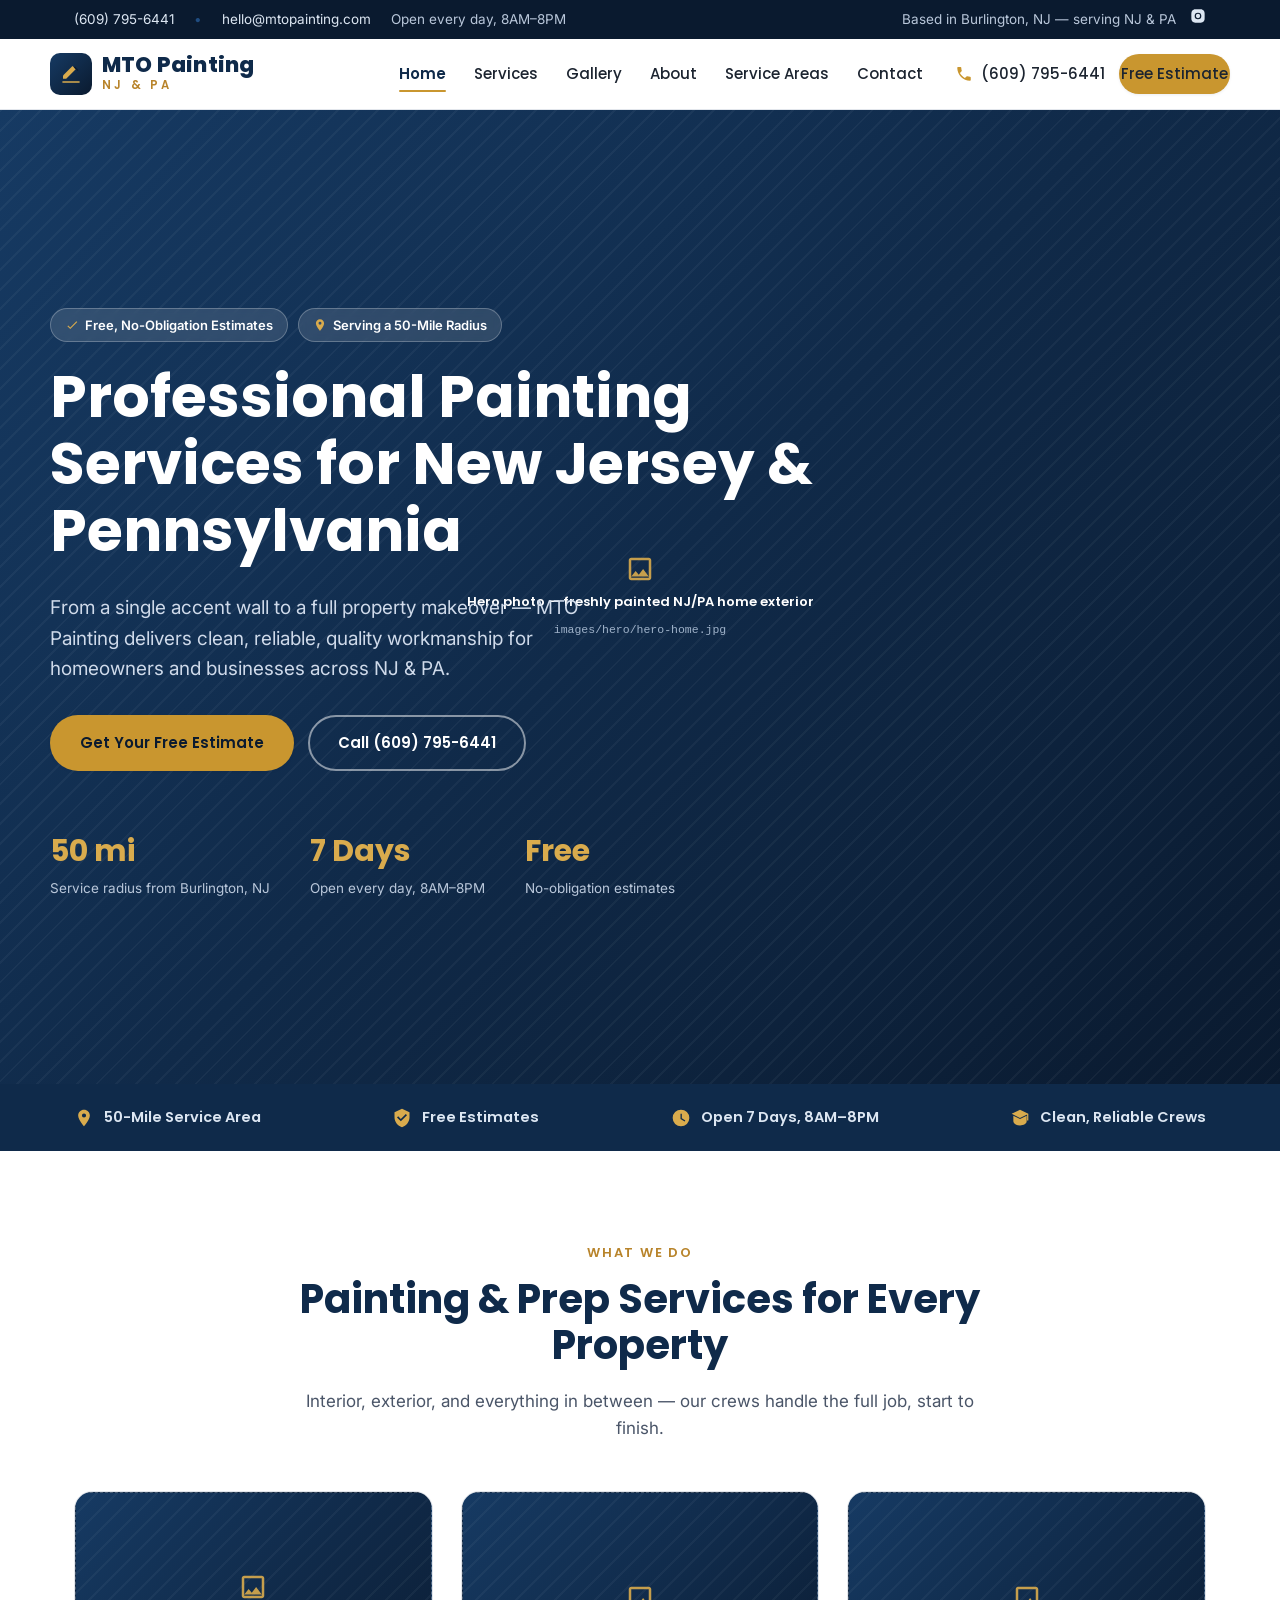
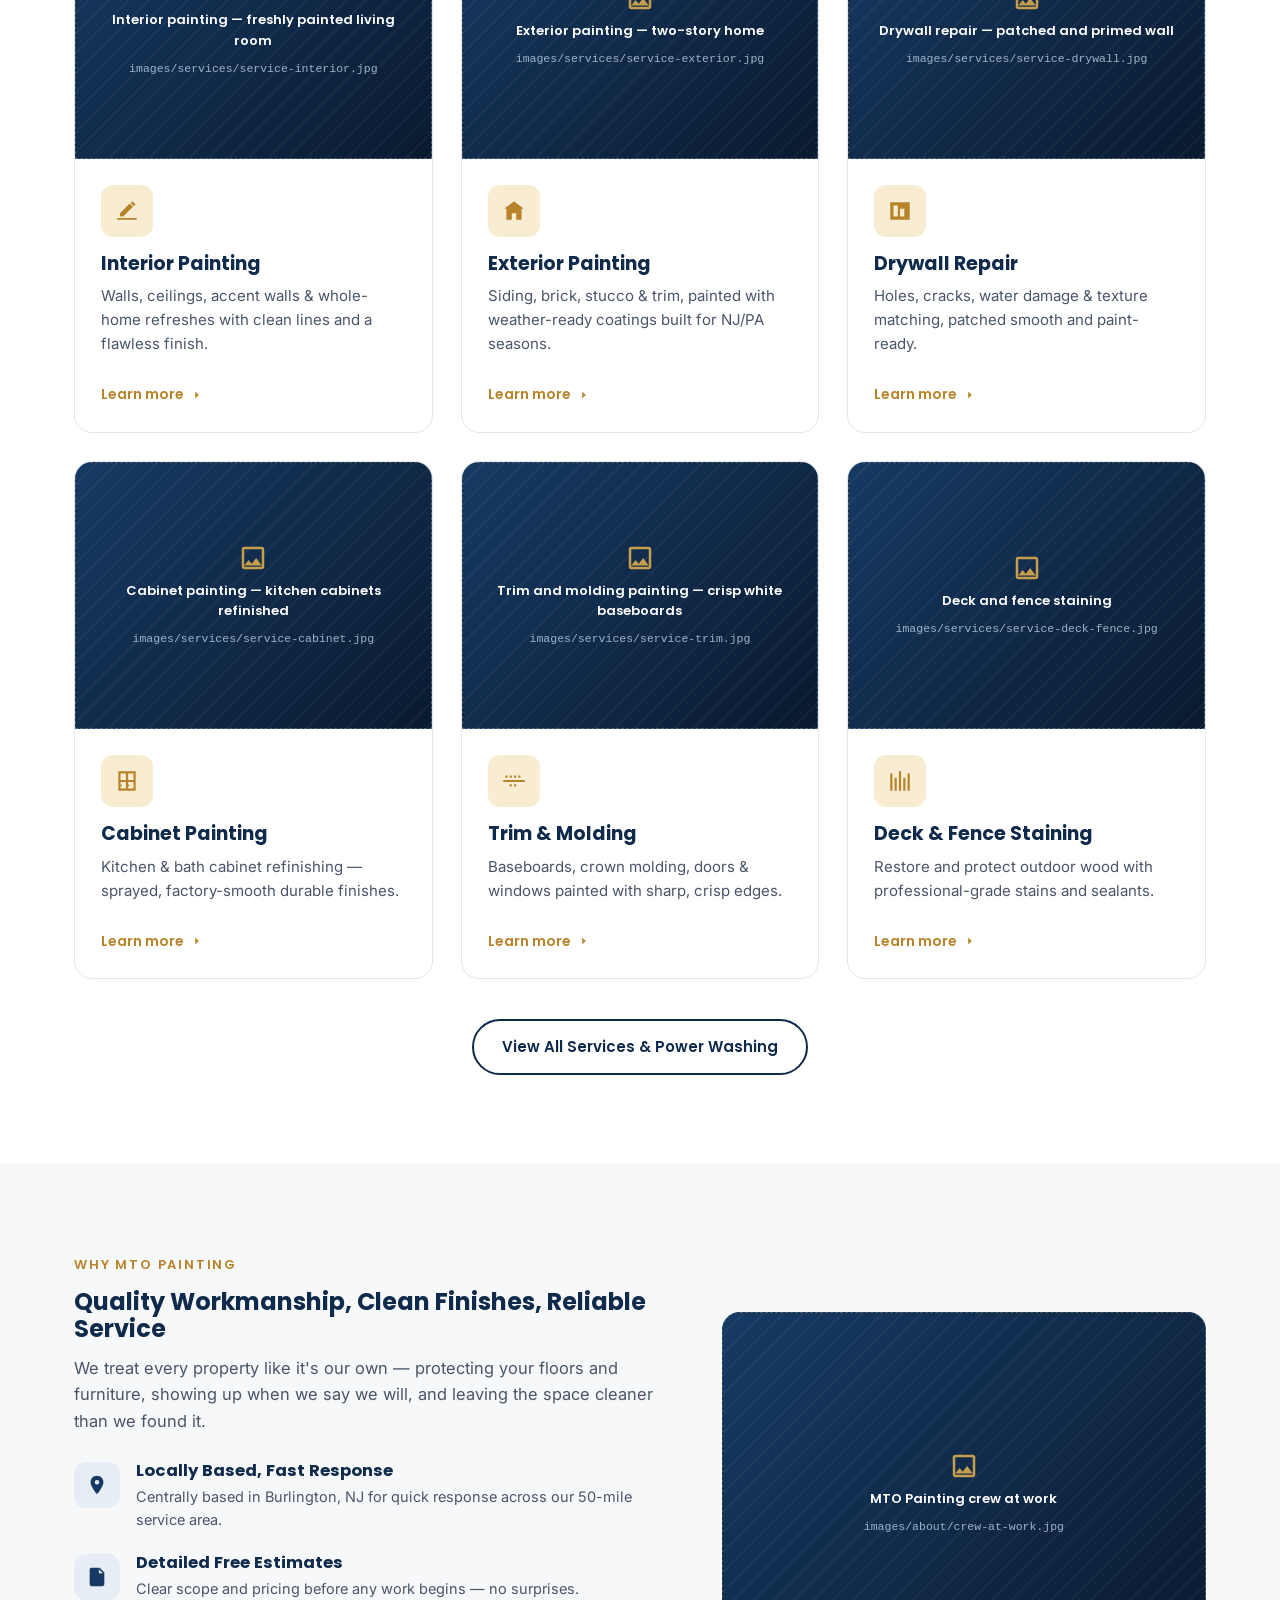
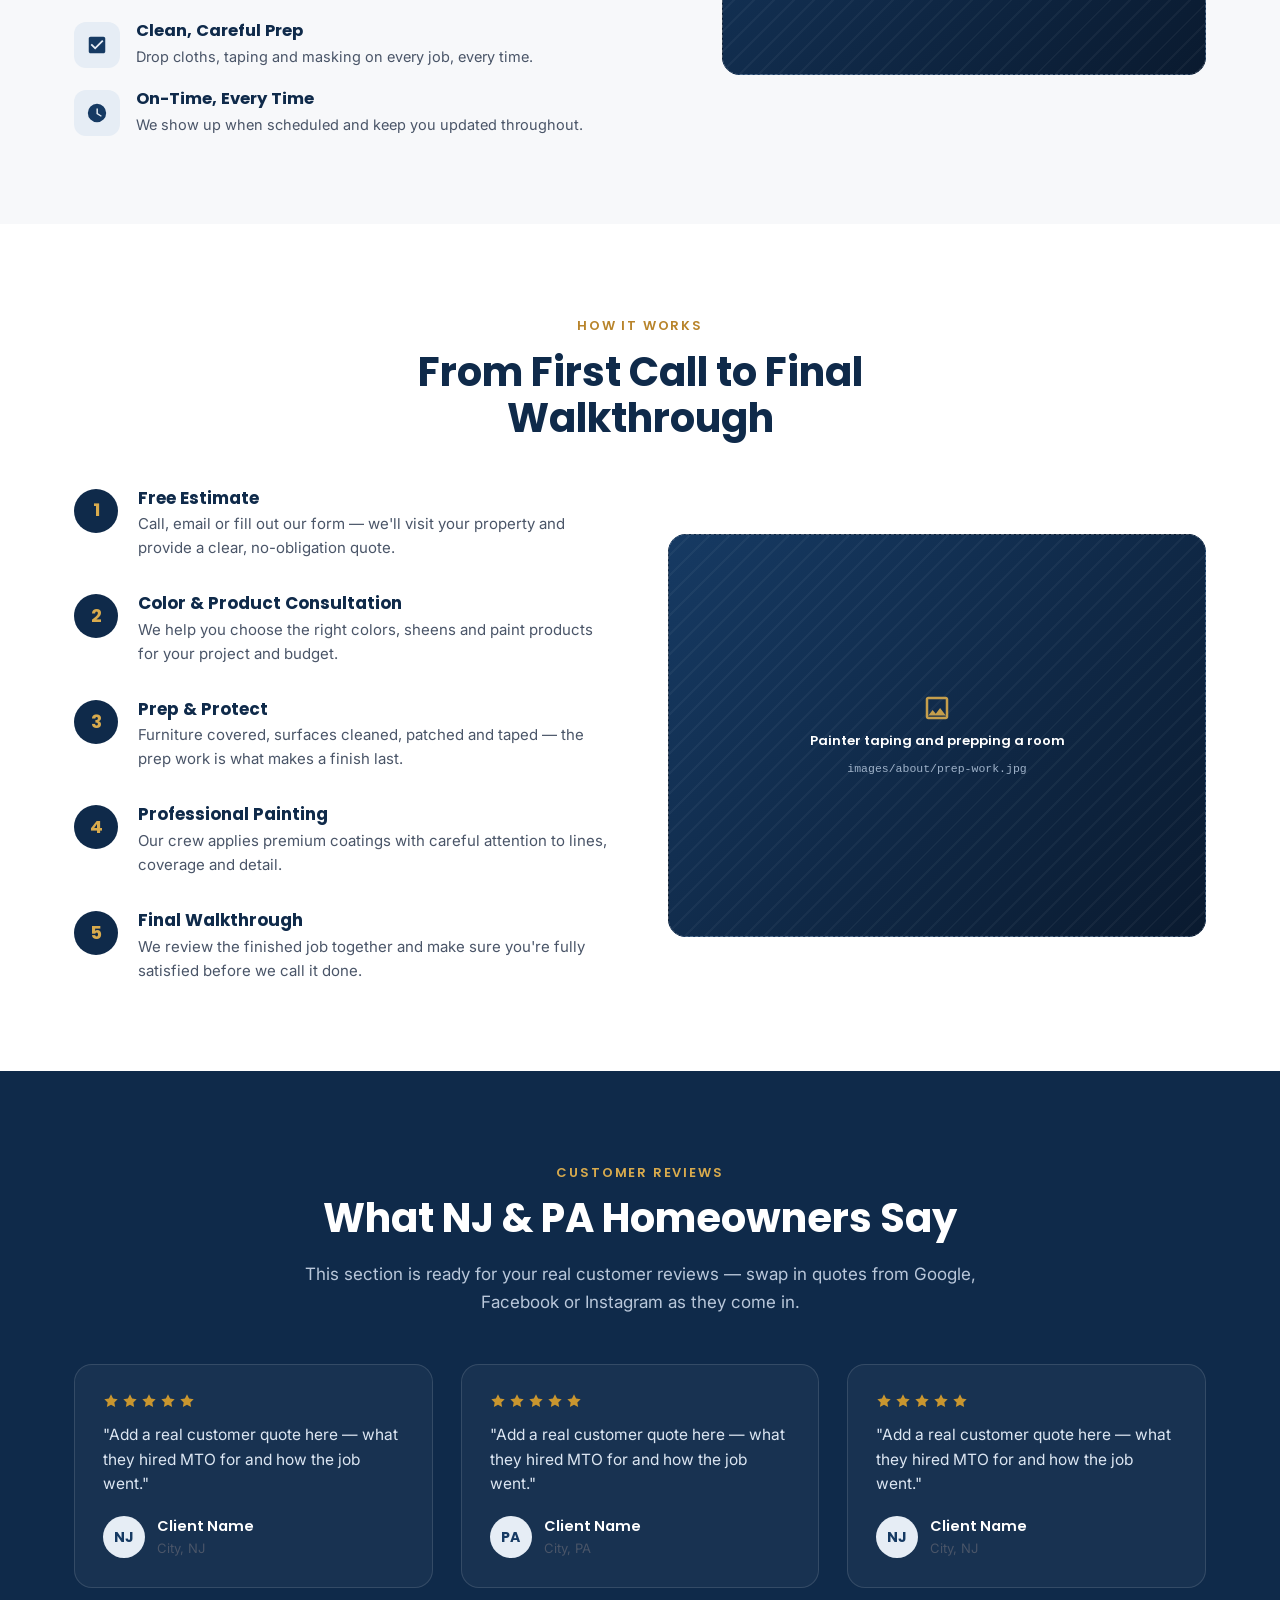
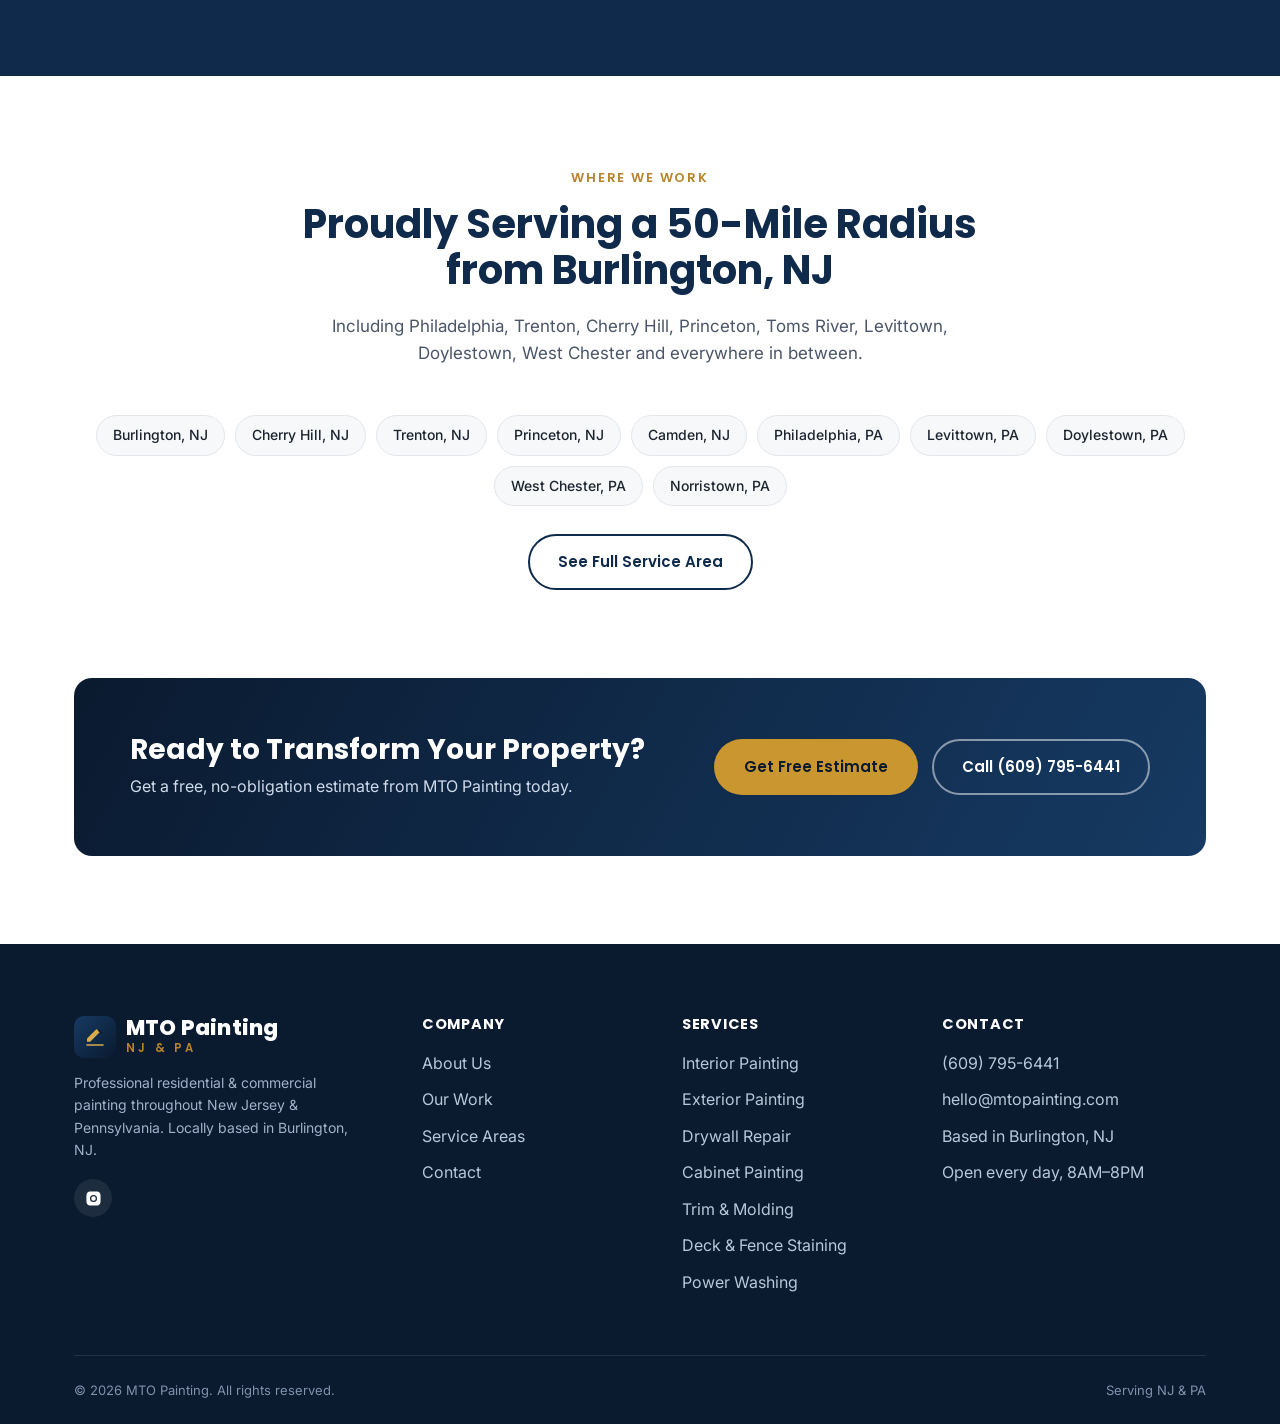
==== commit 0763a10e: "Remove all "licensed & insured" claims sitewide Stripped the badge/text everywhere it appeared: hero" ====
--- a/index.html
+++ b/index.html
@@ -4,7 +4,7 @@
 <meta charset="UTF-8" />
 <meta name="viewport" content="width=device-width, initial-scale=1.0" />
 <title>MTO Painting | Residential &amp; Commercial Painters in NJ &amp; PA</title>
-<meta name="description" content="MTO Painting provides professional interior, exterior, cabinet &amp; trim painting, drywall repair, deck staining and power washing across New Jersey &amp; Pennsylvania. Free estimates, licensed &amp; insured." />
+<meta name="description" content="MTO Painting provides professional interior, exterior, cabinet &amp; trim painting, drywall repair, deck staining and power washing across New Jersey &amp; Pennsylvania. Free, no-obligation estimates on every project." />
 <link rel="canonical" href="https://mtopainting.com/" />
 
 <meta property="og:type" content="website" />
@@ -14,8 +14,15 @@
 <meta property="og:url" content="https://mtopainting.com/" />
 <meta property="og:image" content="https://mtopainting.com/images/og/og-cover.jpg" />
 <meta name="twitter:card" content="summary_large_image" />
+<meta name="twitter:title" content="MTO Painting | Residential & Commercial Painters in NJ & PA" />
+<meta name="twitter:description" content="Interior & exterior painting, drywall repair, cabinet & trim painting, deck staining and power washing. Free estimates across NJ & PA." />
+<meta name="twitter:image" content="https://mtopainting.com/images/og/og-cover.jpg" />
 
 <link rel="icon" type="image/svg+xml" href="favicon.svg" />
+<link rel="icon" type="image/png" sizes="32x32" href="favicon-32x32.png" />
+<link rel="icon" type="image/png" sizes="16x16" href="favicon-16x16.png" />
+<link rel="apple-touch-icon" href="apple-touch-icon.png" />
+<meta name="theme-color" content="#0f2a4a" />
 <link rel="preconnect" href="https://fonts.googleapis.com">
 <link rel="preconnect" href="https://fonts.gstatic.com" crossorigin>
 <link href="https://fonts.googleapis.com/css2?family=Inter:wght@400;500;600;700&family=Poppins:wght@500;600;700;800&display=swap" rel="stylesheet">
@@ -106,8 +113,8 @@
     <img data-fallback="Hero photo — freshly painted NJ/PA home exterior" data-file="hero/hero-home.jpg" src="images/hero/hero-home.jpg" alt="Freshly painted home exterior by MTO Painting" class="ph-img" style="position:absolute;inset:0; width:100%; height:100%; object-fit:cover;" />
     <div class="container hero-inner">
       <div class="hero-badges">
-        <span class="hero-badge"><svg viewBox="0 0 24 24"><path d="M12 2 3 6v6c0 5.2 3.6 9.9 9 11 5.4-1.1 9-5.8 9-11V6l-9-4Z"/></svg> Licensed &amp; Fully Insured</span>
         <span class="hero-badge"><svg viewBox="0 0 24 24"><path d="M9 16.2 5.5 12.7l-1.4 1.4L9 19l12-12-1.4-1.4L9 16.2Z"/></svg> Free, No-Obligation Estimates</span>
+        <span class="hero-badge"><svg viewBox="0 0 24 24"><path d="M12 2C8.1 2 5 5.1 5 9c0 5.2 7 13 7 13s7-7.8 7-13c0-3.9-3.1-7-7-7Zm0 9.5A2.5 2.5 0 1 1 12 6.5a2.5 2.5 0 0 1 0 5Z"/></svg> Serving a 50-Mile Radius</span>
       </div>
       <h1>Professional Painting Services for New Jersey &amp; Pennsylvania</h1>
       <p class="lede">From a single accent wall to a full property makeover — MTO Painting delivers clean, reliable, quality workmanship for homeowners and businesses across NJ &amp; PA.</p>
@@ -118,7 +125,7 @@
       <div class="hero-stats">
         <div><strong>50 mi</strong><span>Service radius from Burlington, NJ</span></div>
         <div><strong>7 Days</strong><span>Open every day, 8AM–8PM</span></div>
-        <div><strong>100%</strong><span>Licensed &amp; insured</span></div>
+        <div><strong>Free</strong><span>No-obligation estimates</span></div>
       </div>
     </div>
   </section>
@@ -126,7 +133,7 @@
   <!-- ============ TRUST STRIP ============ -->
   <div class="trust-strip">
     <div class="container">
-      <div class="trust-item"><svg viewBox="0 0 24 24"><path d="M12 2 3 6v6c0 5.2 3.6 9.9 9 11 5.4-1.1 9-5.8 9-11V6l-9-4Z"/></svg> Licensed &amp; Insured</div>
+      <div class="trust-item"><svg viewBox="0 0 24 24"><path d="M12 2C8.1 2 5 5.1 5 9c0 5.2 7 13 7 13s7-7.8 7-13c0-3.9-3.1-7-7-7Zm0 9.5A2.5 2.5 0 1 1 12 6.5a2.5 2.5 0 0 1 0 5Z"/></svg> 50-Mile Service Area</div>
       <div class="trust-item"><svg viewBox="0 0 24 24"><path d="M12 1 3 5v6.1c0 5.5 3.8 10.6 9 11.9 5.2-1.3 9-6.4 9-11.9V5l-9-4Zm-1.4 15L6 11.4l1.4-1.4 3.2 3.2 6-6L18 8.6 10.6 16Z"/></svg> Free Estimates</div>
       <div class="trust-item"><svg viewBox="0 0 24 24"><path d="M12 2a10 10 0 1 0 0 20 10 10 0 0 0 0-20Zm1 5v5.4l4.2 2.5-.8 1.3-5-3V7h1.6Z"/></svg> Open 7 Days, 8AM–8PM</div>
       <div class="trust-item"><svg viewBox="0 0 24 24"><path d="M12 2 2 7l10 5 8.5-4.2V15h1.5V7L12 2ZM4 9.2V16c0 2.8 3.6 5 8 5s8-2.2 8-5V9.2l-8 4-8-4Z"/></svg> Clean, Reliable Crews</div>
@@ -220,8 +227,8 @@
           <p style="color:var(--ink-soft); font-size:16.5px;">We treat every property like it's our own — protecting your floors and furniture, showing up when we say we will, and leaving the space cleaner than we found it.</p>
           <div class="grid" style="gap:22px; margin-top:28px;">
             <div class="feature">
-              <div class="ico"><svg viewBox="0 0 24 24"><path d="M12 2 3 6v6c0 5.2 3.6 9.9 9 11 5.4-1.1 9-5.8 9-11V6l-9-4Z"/></svg></div>
-              <div><h4>Licensed &amp; Fully Insured</h4><p>Work with confidence knowing every job is covered.</p></div>
+              <div class="ico"><svg viewBox="0 0 24 24"><path d="M12 2C8.1 2 5 5.1 5 9c0 5.2 7 13 7 13s7-7.8 7-13c0-3.9-3.1-7-7-7Zm0 9.5A2.5 2.5 0 1 1 12 6.5a2.5 2.5 0 0 1 0 5Z"/></svg></div>
+              <div><h4>Locally Based, Fast Response</h4><p>Centrally based in Burlington, NJ for quick response across our 50-mile service area.</p></div>
             </div>
             <div class="feature">
               <div class="ico"><svg viewBox="0 0 24 24"><path d="M6 2h9l5 5v13a2 2 0 0 1-2 2H6a2 2 0 0 1-2-2V4a2 2 0 0 1 2-2Zm8 1.5V8h4.5L14 3.5ZM8 12h8v1.6H8V12Zm0 3.4h8V17H8v-1.6Z"/></svg></div>
@@ -343,7 +350,7 @@
           <span class="brand-mark"><svg viewBox="0 0 24 24" fill="none"><path d="M4 13.5 13.5 4l3.2 3.2L7.2 16.7H4v-3.2Z" fill="#d9ab4d"/><path d="M15.5 5 19 8.5" stroke="#0a1a2f" stroke-width="1.4"/><path d="M4 20h16" stroke="#d9ab4d" stroke-width="1.6" stroke-linecap="round"/></svg></span>
           <span class="brand-text"><span class="mto" style="color:#fff;">MTO Painting</span><br/><span class="painting">NJ &amp; PA</span></span>
         </a>
-        <p>Professional residential &amp; commercial painting throughout New Jersey &amp; Pennsylvania. Licensed, insured, and locally based in Burlington, NJ.</p>
+        <p>Professional residential &amp; commercial painting throughout New Jersey &amp; Pennsylvania. Locally based in Burlington, NJ.</p>
         <div class="footer-social">
           <a href="https://www.instagram.com/paintmto" target="_blank" rel="noopener" aria-label="Instagram"><svg viewBox="0 0 24 24"><path d="M12 2c2.7 0 3.06.01 4.12.06 1.06.05 1.79.22 2.43.47.66.26 1.22.6 1.77 1.15.55.55.9 1.11 1.15 1.77.25.64.42 1.37.47 2.43.05 1.06.06 1.42.06 4.12s-.01 3.06-.06 4.12c-.05 1.06-.22 1.79-.47 2.43a4.9 4.9 0 0 1-1.15 1.77 4.9 4.9 0 0 1-1.77 1.15c-.64.25-1.37.42-2.43.47-1.06.05-1.42.06-4.12.06s-3.06-.01-4.12-.06c-1.06-.05-1.79-.22-2.43-.47a4.9 4.9 0 0 1-1.77-1.15 4.9 4.9 0 0 1-1.15-1.77c-.25-.64-.42-1.37-.47-2.43C2.01 15.06 2 14.7 2 12s.01-3.06.06-4.12c.05-1.06.22-1.79.47-2.43.26-.66.6-1.22 1.15-1.77a4.9 4.9 0 0 1 1.77-1.15c.64-.25 1.37-.42 2.43-.47C8.94 2.01 9.3 2 12 2zm0 5a5 5 0 1 0 0 10 5 5 0 0 0 0-10zm0 8.2a3.2 3.2 0 1 1 0-6.4 3.2 3.2 0 0 1 0 6.4zm5.2-8.4a1.17 1.17 0 1 1 0-2.34 1.17 1.17 0 0 1 0 2.34z"/></svg></a>
         </div>
@@ -381,7 +388,7 @@
     </div>
     <div class="footer-bottom">
       <span>&copy; <span data-year>2026</span> MTO Painting. All rights reserved.</span>
-      <span>Licensed &amp; Fully Insured — Serving NJ &amp; PA</span>
+      <span>Serving NJ &amp; PA</span>
     </div>
   </div>
 </footer>
--- a/css/style.css
+++ b/css/style.css
@@ -376,12 +376,24 @@
 }
 .gallery-item:hover .overlay { opacity: 1; }
 
-/* Before / after slider */
-.ba-wrap { position: relative; aspect-ratio: 4/3; border-radius: var(--radius-lg); overflow: hidden; }
-.ba-wrap .ba-after { position: absolute; inset: 0; }
-.ba-wrap .ba-before { position: absolute; inset: 0; width: 50%; overflow: hidden; border-right: 3px solid var(--gold-500); }
-.ba-wrap .ba-before > * { width: 200%; max-width: 200%; height: 100%; }
-.ba-label { position: absolute; top: 12px; z-index: 3; background: rgba(10,26,47,.75); color: #fff; font-size: 11px; font-weight: 700; padding: 4px 10px; border-radius: 999px; text-transform: uppercase; letter-spacing: .04em; }
+/* Before / after slider (drag or tap to compare; arrow keys when focused) */
+.ba-wrap { position: relative; aspect-ratio: 4/3; border-radius: var(--radius-lg); overflow: hidden; cursor: ew-resize; touch-action: pan-y; user-select: none; }
+.ba-wrap .ba-after, .ba-wrap .ba-before { position: absolute; inset: 0; }
+.ba-wrap .ba-before { clip-path: inset(0 50% 0 0); }
+.ba-handle {
+  position: absolute; top: 0; bottom: 0; left: 50%; z-index: 3;
+  transform: translateX(-50%);
+  border-left: 3px solid var(--gold-500);
+  display: flex; align-items: center; justify-content: center;
+  cursor: ew-resize;
+}
+.ba-handle:focus-visible::after { outline: 3px solid var(--gold-400); outline-offset: 2px; }
+.ba-handle::after {
+  content: ""; position: absolute; width: 42px; height: 42px; border-radius: 50%;
+  background: var(--gold-500); box-shadow: var(--shadow-md);
+}
+.ba-handle svg { position: relative; z-index: 1; width: 20px; height: 20px; fill: none; stroke: var(--navy-950); stroke-width: 2; stroke-linecap: round; stroke-linejoin: round; pointer-events: none; }
+.ba-label { position: absolute; top: 12px; z-index: 2; background: rgba(10,26,47,.75); color: #fff; font-size: 11px; font-weight: 700; padding: 4px 10px; border-radius: 999px; text-transform: uppercase; letter-spacing: .04em; pointer-events: none; }
 .ba-label.before { left: 12px; }
 .ba-label.after { right: 12px; }
 
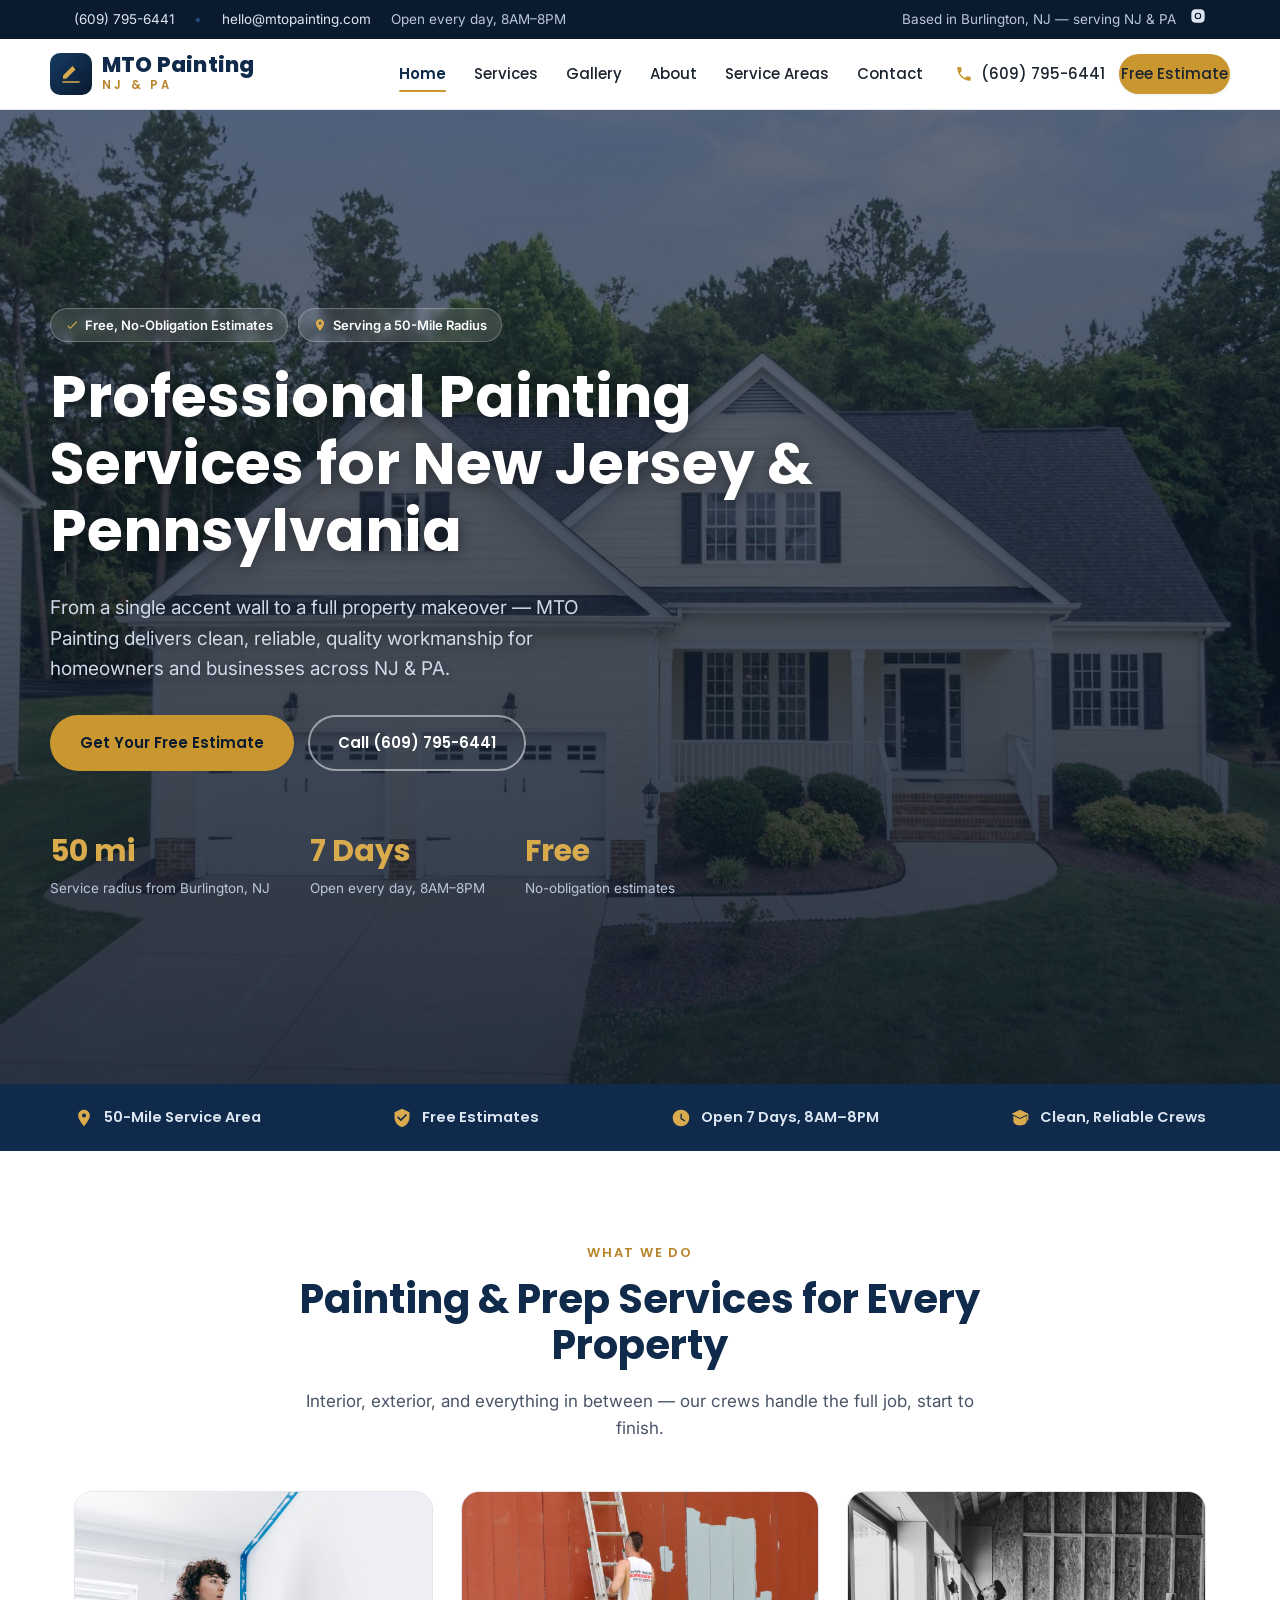
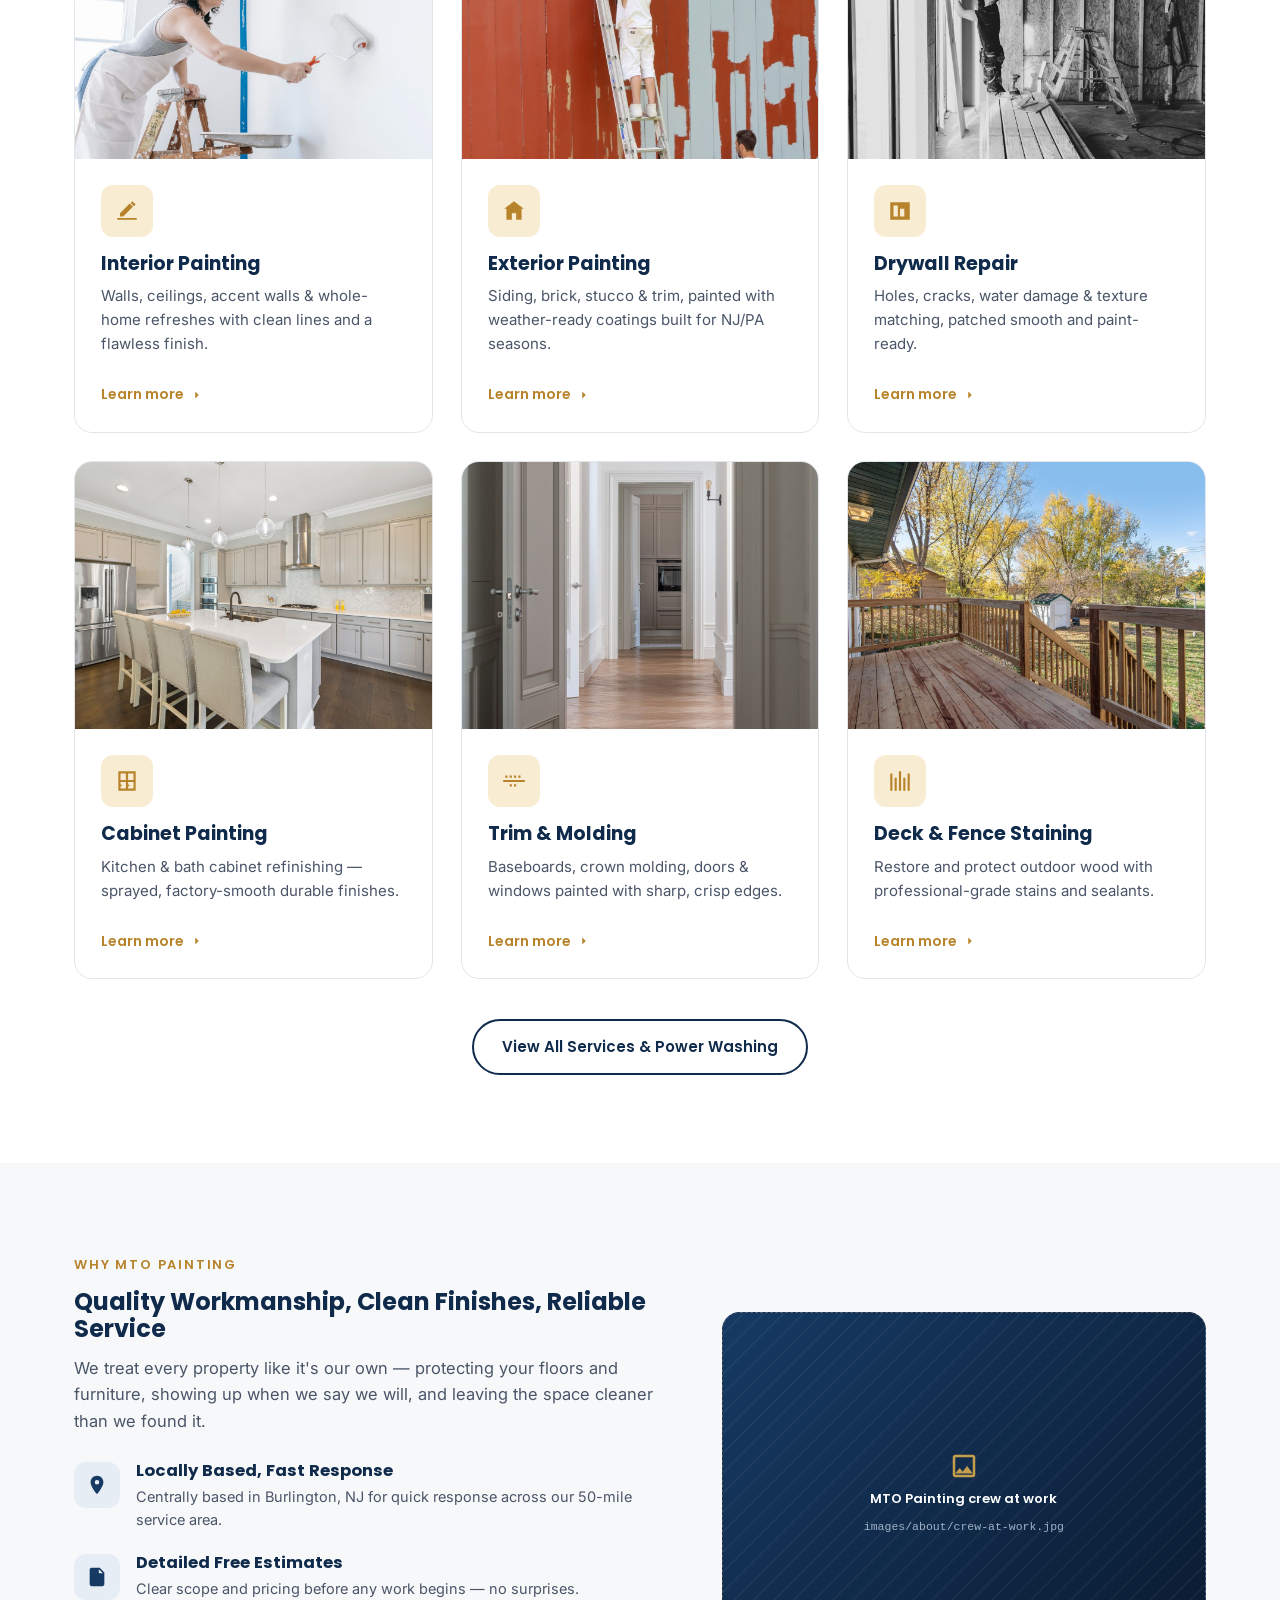
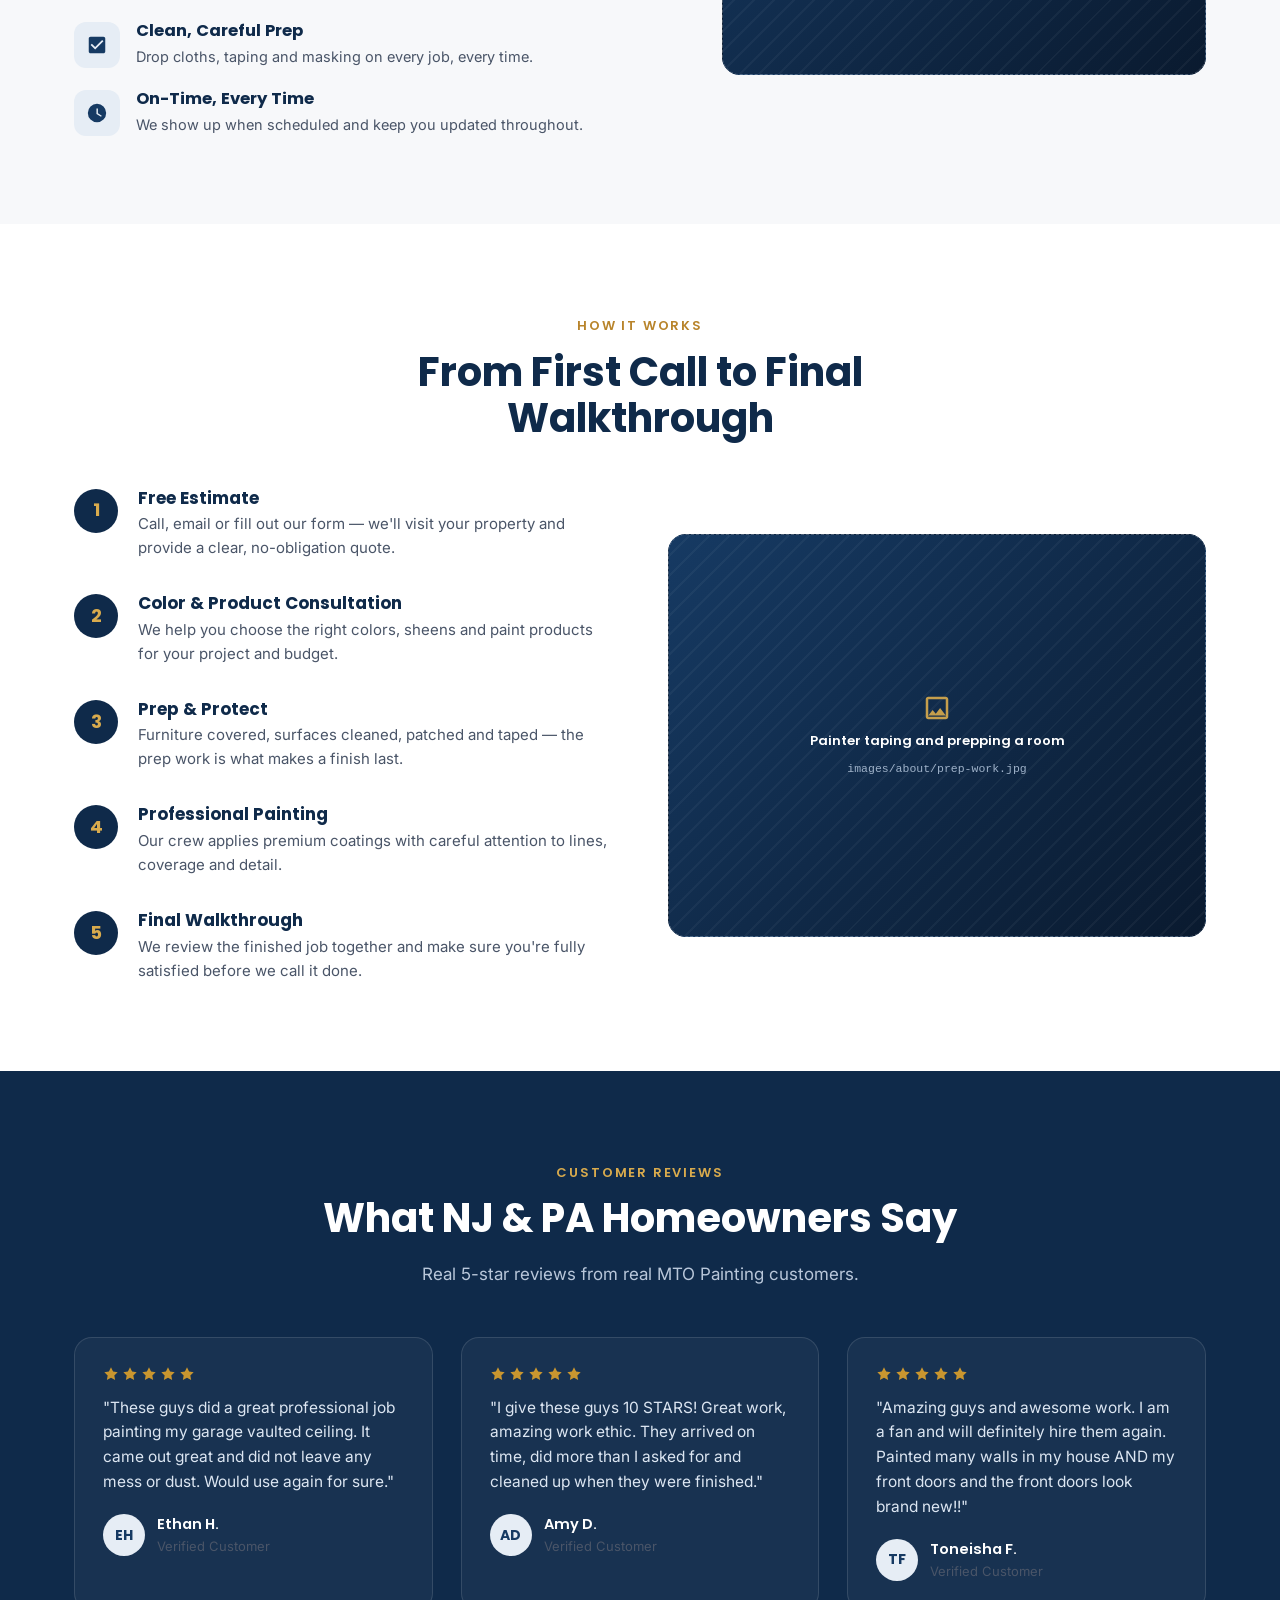
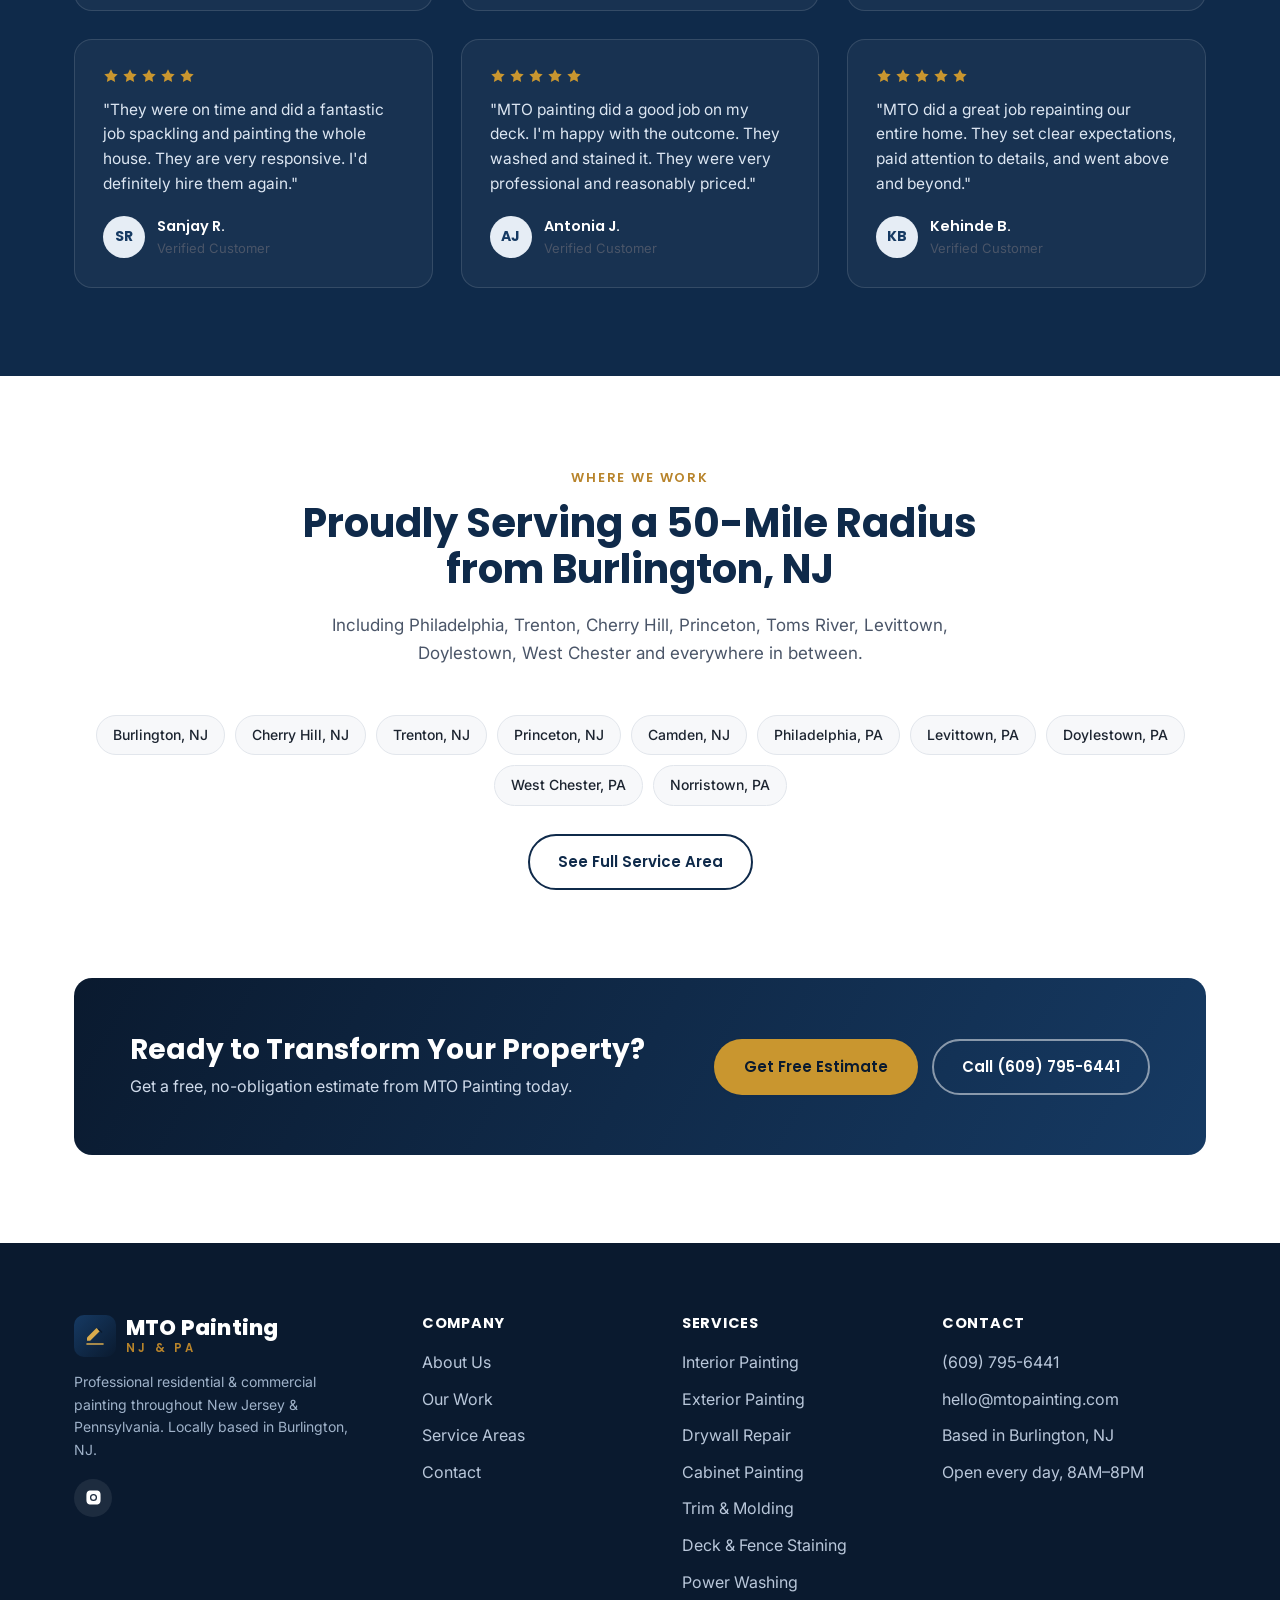
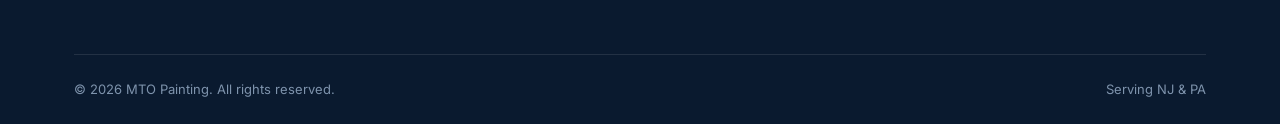
==== commit 8ef14052: "Add real customer reviews to Home page Replaces the 3 placeholder testimonial cards with 6 real 5-st" ====
--- a/index.html
+++ b/index.html
@@ -269,29 +269,44 @@
     </div>
   </section>
 
-  <!-- ============ TESTIMONIALS (placeholder) ============ -->
+  <!-- ============ TESTIMONIALS (real reviews) ============ -->
   <section class="bg-navy">
     <div class="container">
       <div class="section-head">
         <span class="eyebrow" style="color:var(--gold-400);">Customer Reviews</span>
         <h2>What NJ &amp; PA Homeowners Say</h2>
-        <p style="color:#b9c7da;">This section is ready for your real customer reviews — swap in quotes from Google, Facebook or Instagram as they come in.</p>
+        <p style="color:#b9c7da;">Real 5-star reviews from real MTO Painting customers.</p>
       </div>
       <div class="grid grid-3">
         <div class="card t-card reveal" style="background:rgba(255,255,255,.04); border-color:rgba(255,255,255,.12);">
           <div class="t-stars"><svg viewBox="0 0 24 24"><path d="M12 2l3.1 6.3 6.9 1-5 4.9 1.2 6.8L12 17.8 5.8 21l1.2-6.8-5-4.9 6.9-1L12 2Z"/></svg><svg viewBox="0 0 24 24"><path d="M12 2l3.1 6.3 6.9 1-5 4.9 1.2 6.8L12 17.8 5.8 21l1.2-6.8-5-4.9 6.9-1L12 2Z"/></svg><svg viewBox="0 0 24 24"><path d="M12 2l3.1 6.3 6.9 1-5 4.9 1.2 6.8L12 17.8 5.8 21l1.2-6.8-5-4.9 6.9-1L12 2Z"/></svg><svg viewBox="0 0 24 24"><path d="M12 2l3.1 6.3 6.9 1-5 4.9 1.2 6.8L12 17.8 5.8 21l1.2-6.8-5-4.9 6.9-1L12 2Z"/></svg><svg viewBox="0 0 24 24"><path d="M12 2l3.1 6.3 6.9 1-5 4.9 1.2 6.8L12 17.8 5.8 21l1.2-6.8-5-4.9 6.9-1L12 2Z"/></svg></div>
-          <p class="t-quote" style="color:#dce6f2;">"Add a real customer quote here — what they hired MTO for and how the job went."</p>
-          <div class="t-person"><div class="t-avatar">NJ</div><div><div class="t-name" style="color:#fff;">Client Name</div><div class="t-loc">City, NJ</div></div></div>
-        </div>
-        <div class="card t-card reveal" style="background:rgba(255,255,255,.04); border-color:rgba(255,255,255,.12);">
-          <div class="t-stars"><svg viewBox="0 0 24 24"><path d="M12 2l3.1 6.3 6.9 1-5 4.9 1.2 6.8L12 17.8 5.8 21l1.2-6.8-5-4.9 6.9-1L12 2Z"/></svg><svg viewBox="0 0 24 24"><path d="M12 2l3.1 6.3 6.9 1-5 4.9 1.2 6.8L12 17.8 5.8 21l1.2-6.8-5-4.9 6.9-1L12 2Z"/></svg><svg viewBox="0 0 24 24"><path d="M12 2l3.1 6.3 6.9 1-5 4.9 1.2 6.8L12 17.8 5.8 21l1.2-6.8-5-4.9 6.9-1L12 2Z"/></svg><svg viewBox="0 0 24 24"><path d="M12 2l3.1 6.3 6.9 1-5 4.9 1.2 6.8L12 17.8 5.8 21l1.2-6.8-5-4.9 6.9-1L12 2Z"/></svg><svg viewBox="0 0 24 24"><path d="M12 2l3.1 6.3 6.9 1-5 4.9 1.2 6.8L12 17.8 5.8 21l1.2-6.8-5-4.9 6.9-1L12 2Z"/></svg></div>
-          <p class="t-quote" style="color:#dce6f2;">"Add a real customer quote here — what they hired MTO for and how the job went."</p>
-          <div class="t-person"><div class="t-avatar">PA</div><div><div class="t-name" style="color:#fff;">Client Name</div><div class="t-loc">City, PA</div></div></div>
-        </div>
-        <div class="card t-card reveal" style="background:rgba(255,255,255,.04); border-color:rgba(255,255,255,.12);">
-          <div class="t-stars"><svg viewBox="0 0 24 24"><path d="M12 2l3.1 6.3 6.9 1-5 4.9 1.2 6.8L12 17.8 5.8 21l1.2-6.8-5-4.9 6.9-1L12 2Z"/></svg><svg viewBox="0 0 24 24"><path d="M12 2l3.1 6.3 6.9 1-5 4.9 1.2 6.8L12 17.8 5.8 21l1.2-6.8-5-4.9 6.9-1L12 2Z"/></svg><svg viewBox="0 0 24 24"><path d="M12 2l3.1 6.3 6.9 1-5 4.9 1.2 6.8L12 17.8 5.8 21l1.2-6.8-5-4.9 6.9-1L12 2Z"/></svg><svg viewBox="0 0 24 24"><path d="M12 2l3.1 6.3 6.9 1-5 4.9 1.2 6.8L12 17.8 5.8 21l1.2-6.8-5-4.9 6.9-1L12 2Z"/></svg><svg viewBox="0 0 24 24"><path d="M12 2l3.1 6.3 6.9 1-5 4.9 1.2 6.8L12 17.8 5.8 21l1.2-6.8-5-4.9 6.9-1L12 2Z"/></svg></div>
-          <p class="t-quote" style="color:#dce6f2;">"Add a real customer quote here — what they hired MTO for and how the job went."</p>
-          <div class="t-person"><div class="t-avatar">NJ</div><div><div class="t-name" style="color:#fff;">Client Name</div><div class="t-loc">City, NJ</div></div></div>
+          <p class="t-quote" style="color:#dce6f2;">"These guys did a great professional job painting my garage vaulted ceiling. It came out great and did not leave any mess or dust. Would use again for sure."</p>
+          <div class="t-person"><div class="t-avatar">EH</div><div><div class="t-name" style="color:#fff;">Ethan H.</div><div class="t-loc">Verified Customer</div></div></div>
+        </div>
+        <div class="card t-card reveal" style="background:rgba(255,255,255,.04); border-color:rgba(255,255,255,.12);">
+          <div class="t-stars"><svg viewBox="0 0 24 24"><path d="M12 2l3.1 6.3 6.9 1-5 4.9 1.2 6.8L12 17.8 5.8 21l1.2-6.8-5-4.9 6.9-1L12 2Z"/></svg><svg viewBox="0 0 24 24"><path d="M12 2l3.1 6.3 6.9 1-5 4.9 1.2 6.8L12 17.8 5.8 21l1.2-6.8-5-4.9 6.9-1L12 2Z"/></svg><svg viewBox="0 0 24 24"><path d="M12 2l3.1 6.3 6.9 1-5 4.9 1.2 6.8L12 17.8 5.8 21l1.2-6.8-5-4.9 6.9-1L12 2Z"/></svg><svg viewBox="0 0 24 24"><path d="M12 2l3.1 6.3 6.9 1-5 4.9 1.2 6.8L12 17.8 5.8 21l1.2-6.8-5-4.9 6.9-1L12 2Z"/></svg><svg viewBox="0 0 24 24"><path d="M12 2l3.1 6.3 6.9 1-5 4.9 1.2 6.8L12 17.8 5.8 21l1.2-6.8-5-4.9 6.9-1L12 2Z"/></svg></div>
+          <p class="t-quote" style="color:#dce6f2;">"I give these guys 10 STARS! Great work, amazing work ethic. They arrived on time, did more than I asked for and cleaned up when they were finished."</p>
+          <div class="t-person"><div class="t-avatar">AD</div><div><div class="t-name" style="color:#fff;">Amy D.</div><div class="t-loc">Verified Customer</div></div></div>
+        </div>
+        <div class="card t-card reveal" style="background:rgba(255,255,255,.04); border-color:rgba(255,255,255,.12);">
+          <div class="t-stars"><svg viewBox="0 0 24 24"><path d="M12 2l3.1 6.3 6.9 1-5 4.9 1.2 6.8L12 17.8 5.8 21l1.2-6.8-5-4.9 6.9-1L12 2Z"/></svg><svg viewBox="0 0 24 24"><path d="M12 2l3.1 6.3 6.9 1-5 4.9 1.2 6.8L12 17.8 5.8 21l1.2-6.8-5-4.9 6.9-1L12 2Z"/></svg><svg viewBox="0 0 24 24"><path d="M12 2l3.1 6.3 6.9 1-5 4.9 1.2 6.8L12 17.8 5.8 21l1.2-6.8-5-4.9 6.9-1L12 2Z"/></svg><svg viewBox="0 0 24 24"><path d="M12 2l3.1 6.3 6.9 1-5 4.9 1.2 6.8L12 17.8 5.8 21l1.2-6.8-5-4.9 6.9-1L12 2Z"/></svg><svg viewBox="0 0 24 24"><path d="M12 2l3.1 6.3 6.9 1-5 4.9 1.2 6.8L12 17.8 5.8 21l1.2-6.8-5-4.9 6.9-1L12 2Z"/></svg></div>
+          <p class="t-quote" style="color:#dce6f2;">"Amazing guys and awesome work. I am a fan and will definitely hire them again. Painted many walls in my house AND my front doors and the front doors look brand new!!"</p>
+          <div class="t-person"><div class="t-avatar">TF</div><div><div class="t-name" style="color:#fff;">Toneisha F.</div><div class="t-loc">Verified Customer</div></div></div>
+        </div>
+        <div class="card t-card reveal" style="background:rgba(255,255,255,.04); border-color:rgba(255,255,255,.12);">
+          <div class="t-stars"><svg viewBox="0 0 24 24"><path d="M12 2l3.1 6.3 6.9 1-5 4.9 1.2 6.8L12 17.8 5.8 21l1.2-6.8-5-4.9 6.9-1L12 2Z"/></svg><svg viewBox="0 0 24 24"><path d="M12 2l3.1 6.3 6.9 1-5 4.9 1.2 6.8L12 17.8 5.8 21l1.2-6.8-5-4.9 6.9-1L12 2Z"/></svg><svg viewBox="0 0 24 24"><path d="M12 2l3.1 6.3 6.9 1-5 4.9 1.2 6.8L12 17.8 5.8 21l1.2-6.8-5-4.9 6.9-1L12 2Z"/></svg><svg viewBox="0 0 24 24"><path d="M12 2l3.1 6.3 6.9 1-5 4.9 1.2 6.8L12 17.8 5.8 21l1.2-6.8-5-4.9 6.9-1L12 2Z"/></svg><svg viewBox="0 0 24 24"><path d="M12 2l3.1 6.3 6.9 1-5 4.9 1.2 6.8L12 17.8 5.8 21l1.2-6.8-5-4.9 6.9-1L12 2Z"/></svg></div>
+          <p class="t-quote" style="color:#dce6f2;">"They were on time and did a fantastic job spackling and painting the whole house. They are very responsive. I'd definitely hire them again."</p>
+          <div class="t-person"><div class="t-avatar">SR</div><div><div class="t-name" style="color:#fff;">Sanjay R.</div><div class="t-loc">Verified Customer</div></div></div>
+        </div>
+        <div class="card t-card reveal" style="background:rgba(255,255,255,.04); border-color:rgba(255,255,255,.12);">
+          <div class="t-stars"><svg viewBox="0 0 24 24"><path d="M12 2l3.1 6.3 6.9 1-5 4.9 1.2 6.8L12 17.8 5.8 21l1.2-6.8-5-4.9 6.9-1L12 2Z"/></svg><svg viewBox="0 0 24 24"><path d="M12 2l3.1 6.3 6.9 1-5 4.9 1.2 6.8L12 17.8 5.8 21l1.2-6.8-5-4.9 6.9-1L12 2Z"/></svg><svg viewBox="0 0 24 24"><path d="M12 2l3.1 6.3 6.9 1-5 4.9 1.2 6.8L12 17.8 5.8 21l1.2-6.8-5-4.9 6.9-1L12 2Z"/></svg><svg viewBox="0 0 24 24"><path d="M12 2l3.1 6.3 6.9 1-5 4.9 1.2 6.8L12 17.8 5.8 21l1.2-6.8-5-4.9 6.9-1L12 2Z"/></svg><svg viewBox="0 0 24 24"><path d="M12 2l3.1 6.3 6.9 1-5 4.9 1.2 6.8L12 17.8 5.8 21l1.2-6.8-5-4.9 6.9-1L12 2Z"/></svg></div>
+          <p class="t-quote" style="color:#dce6f2;">"MTO painting did a good job on my deck. I'm happy with the outcome. They washed and stained it. They were very professional and reasonably priced."</p>
+          <div class="t-person"><div class="t-avatar">AJ</div><div><div class="t-name" style="color:#fff;">Antonia J.</div><div class="t-loc">Verified Customer</div></div></div>
+        </div>
+        <div class="card t-card reveal" style="background:rgba(255,255,255,.04); border-color:rgba(255,255,255,.12);">
+          <div class="t-stars"><svg viewBox="0 0 24 24"><path d="M12 2l3.1 6.3 6.9 1-5 4.9 1.2 6.8L12 17.8 5.8 21l1.2-6.8-5-4.9 6.9-1L12 2Z"/></svg><svg viewBox="0 0 24 24"><path d="M12 2l3.1 6.3 6.9 1-5 4.9 1.2 6.8L12 17.8 5.8 21l1.2-6.8-5-4.9 6.9-1L12 2Z"/></svg><svg viewBox="0 0 24 24"><path d="M12 2l3.1 6.3 6.9 1-5 4.9 1.2 6.8L12 17.8 5.8 21l1.2-6.8-5-4.9 6.9-1L12 2Z"/></svg><svg viewBox="0 0 24 24"><path d="M12 2l3.1 6.3 6.9 1-5 4.9 1.2 6.8L12 17.8 5.8 21l1.2-6.8-5-4.9 6.9-1L12 2Z"/></svg><svg viewBox="0 0 24 24"><path d="M12 2l3.1 6.3 6.9 1-5 4.9 1.2 6.8L12 17.8 5.8 21l1.2-6.8-5-4.9 6.9-1L12 2Z"/></svg></div>
+          <p class="t-quote" style="color:#dce6f2;">"MTO did a great job repainting our entire home. They set clear expectations, paid attention to details, and went above and beyond."</p>
+          <div class="t-person"><div class="t-avatar">KB</div><div><div class="t-name" style="color:#fff;">Kehinde B.</div><div class="t-loc">Verified Customer</div></div></div>
         </div>
       </div>
     </div>
--- a/css/style.css
+++ b/css/style.css
@@ -225,7 +225,15 @@
   overflow: hidden;
 }
 .hero .img-placeholder { position: absolute; inset: 0; border-radius: 0; border: none; z-index: 0; }
-.hero-inner { position: relative; z-index: 1; padding: 110px 0 96px; }
+.hero > img { z-index: 0; }
+.hero::after {
+  content: "";
+  position: absolute;
+  inset: 0;
+  background: linear-gradient(180deg, rgba(8,20,38,.6) 0%, rgba(8,20,38,.72) 55%, rgba(8,20,38,.85) 100%);
+  z-index: 1;
+}
+.hero-inner { position: relative; z-index: 2; padding: 110px 0 96px; }
 .hero-small { padding: 64px 0; }
 .hero-badges { display: flex; gap: 10px; flex-wrap: wrap; margin-bottom: 22px; }
 .hero-badge {
@@ -235,8 +243,8 @@
   backdrop-filter: blur(4px);
 }
 .hero-badge svg { width: 14px; height: 14px; fill: var(--gold-400); }
-.hero h1 { color: #fff; font-size: clamp(34px, 5vw, 58px); max-width: 780px; }
-.hero .lede { font-size: 19px; max-width: 600px; color: #cfdaea; }
+.hero h1 { color: #fff; font-size: clamp(34px, 5vw, 58px); max-width: 780px; text-shadow: 0 2px 16px rgba(0,0,0,.45); }
+.hero .lede { font-size: 19px; max-width: 600px; color: #cfdaea; text-shadow: 0 1px 10px rgba(0,0,0,.4); }
 .hero-cta { display: flex; gap: 14px; flex-wrap: wrap; margin-top: 30px; }
 .hero-stats { display: flex; gap: 40px; margin-top: 56px; flex-wrap: wrap; }
 .hero-stats div strong { display: block; font-family: var(--font-head); font-size: 30px; color: var(--gold-400); }
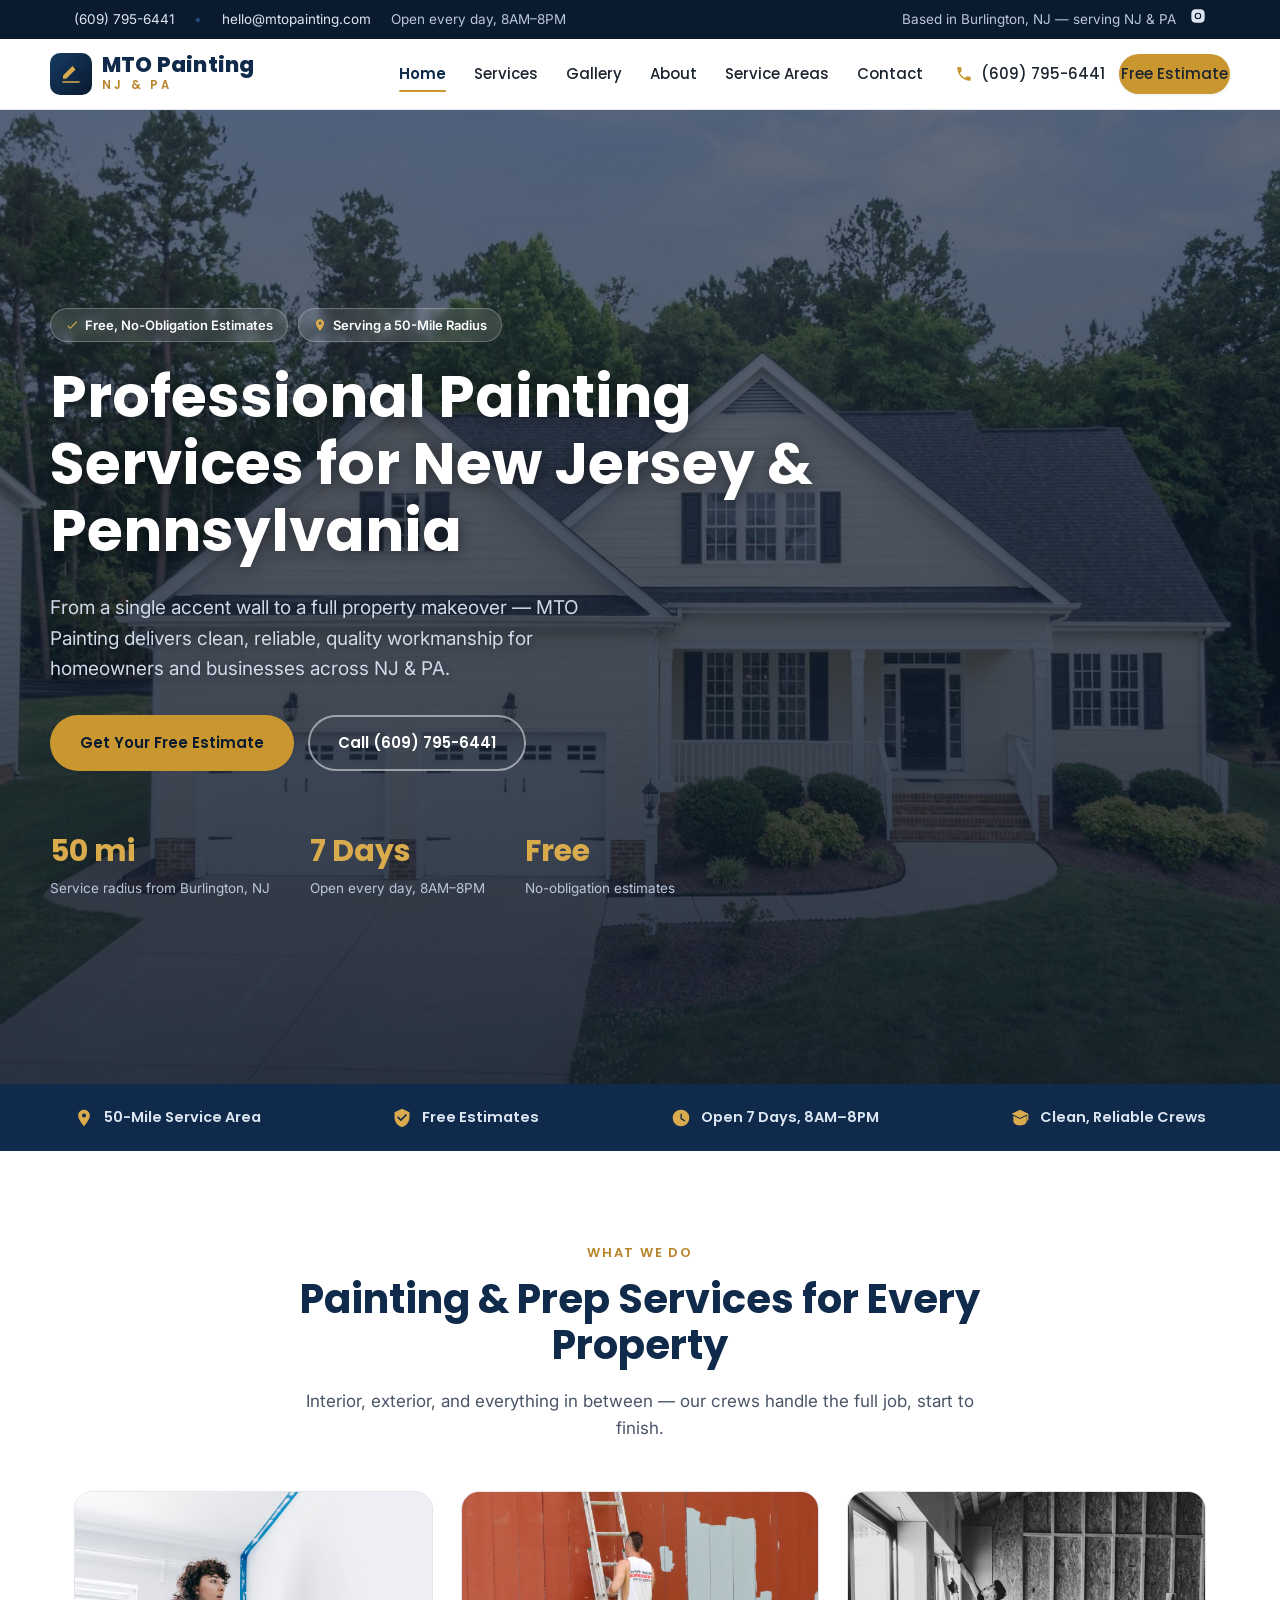
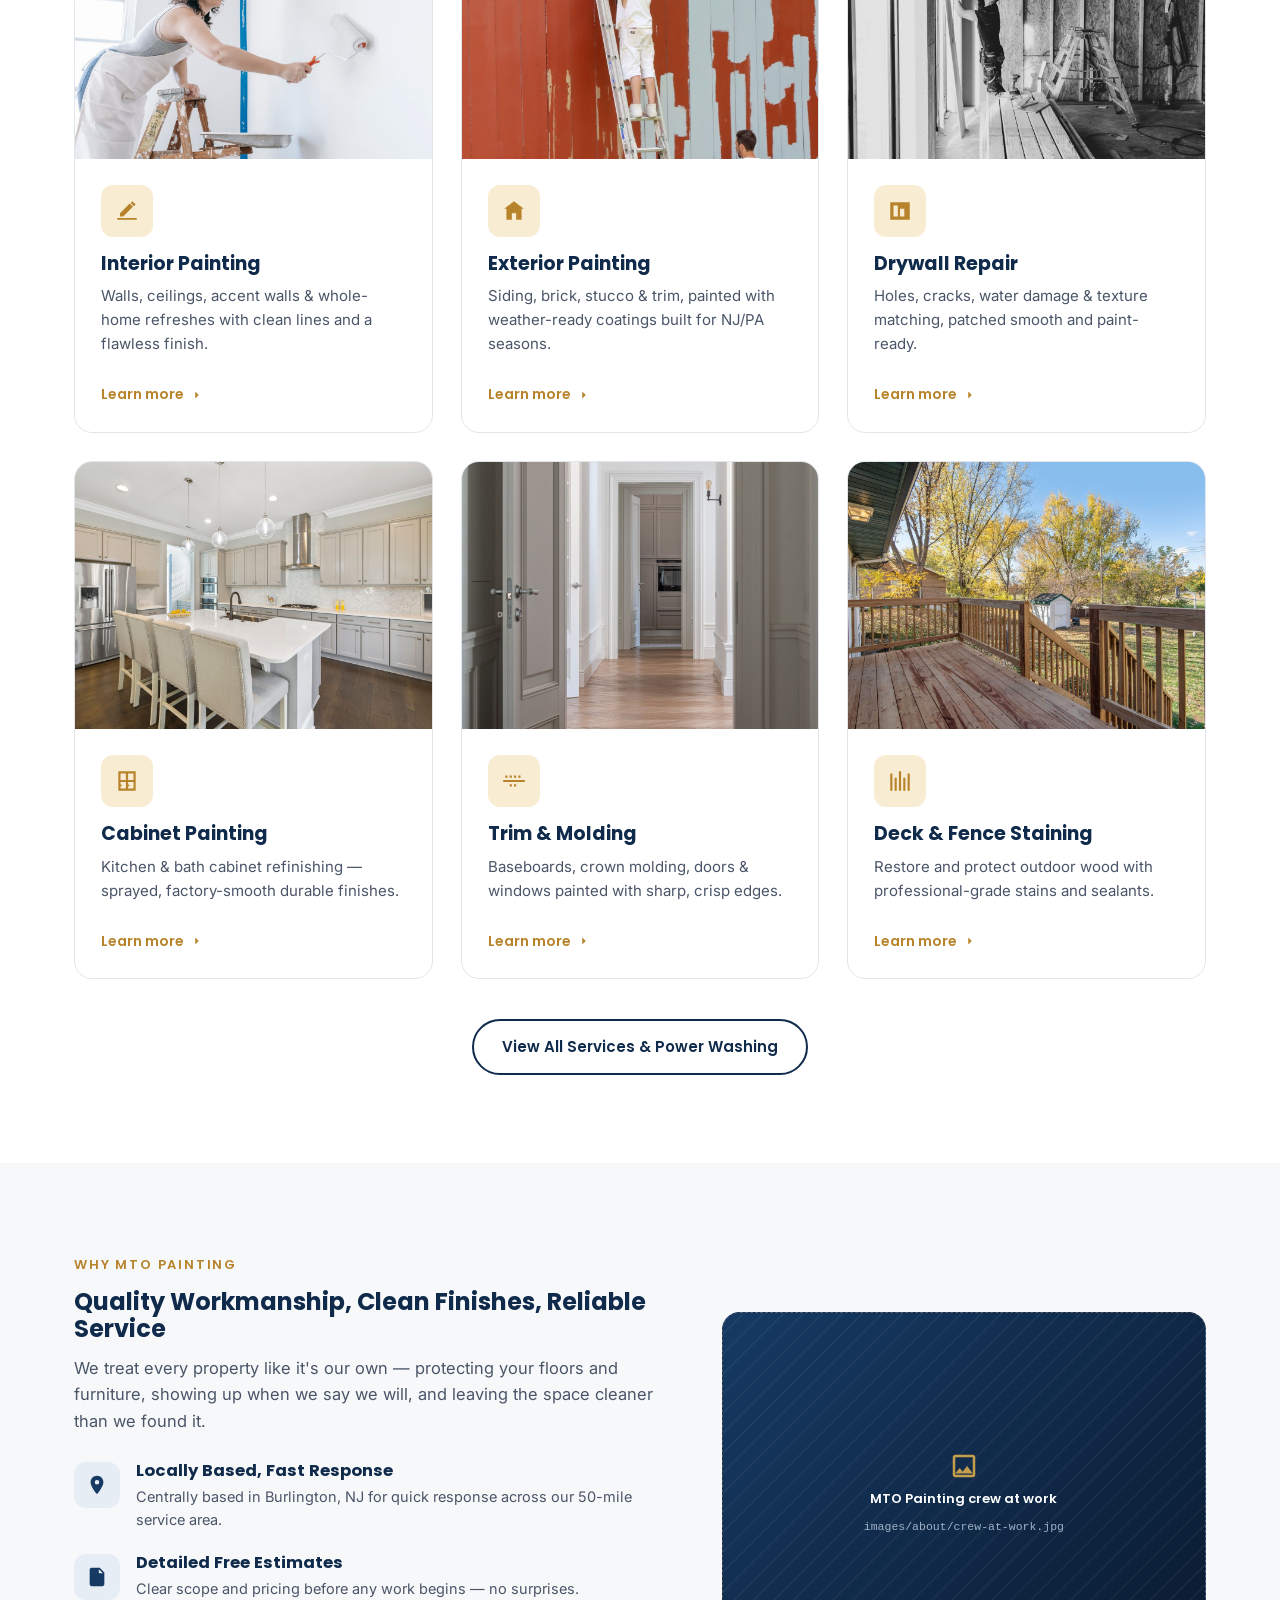
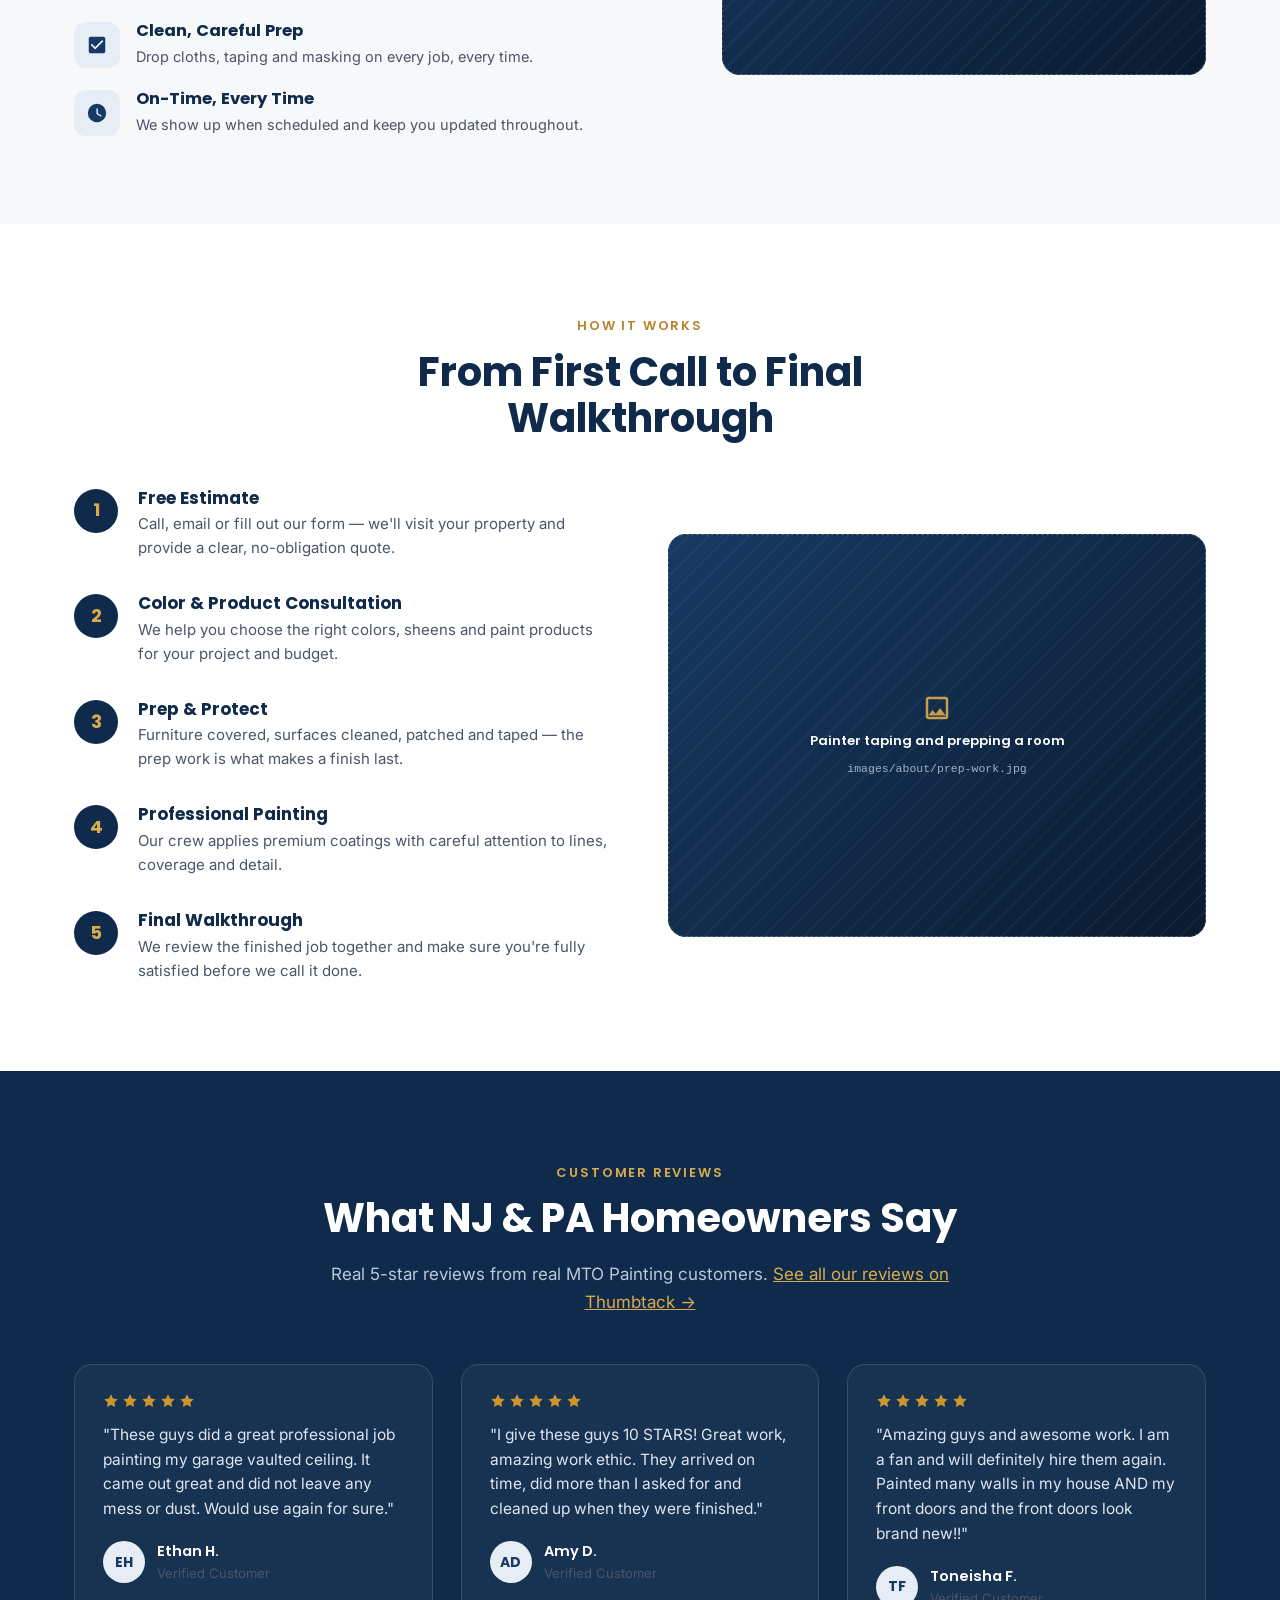
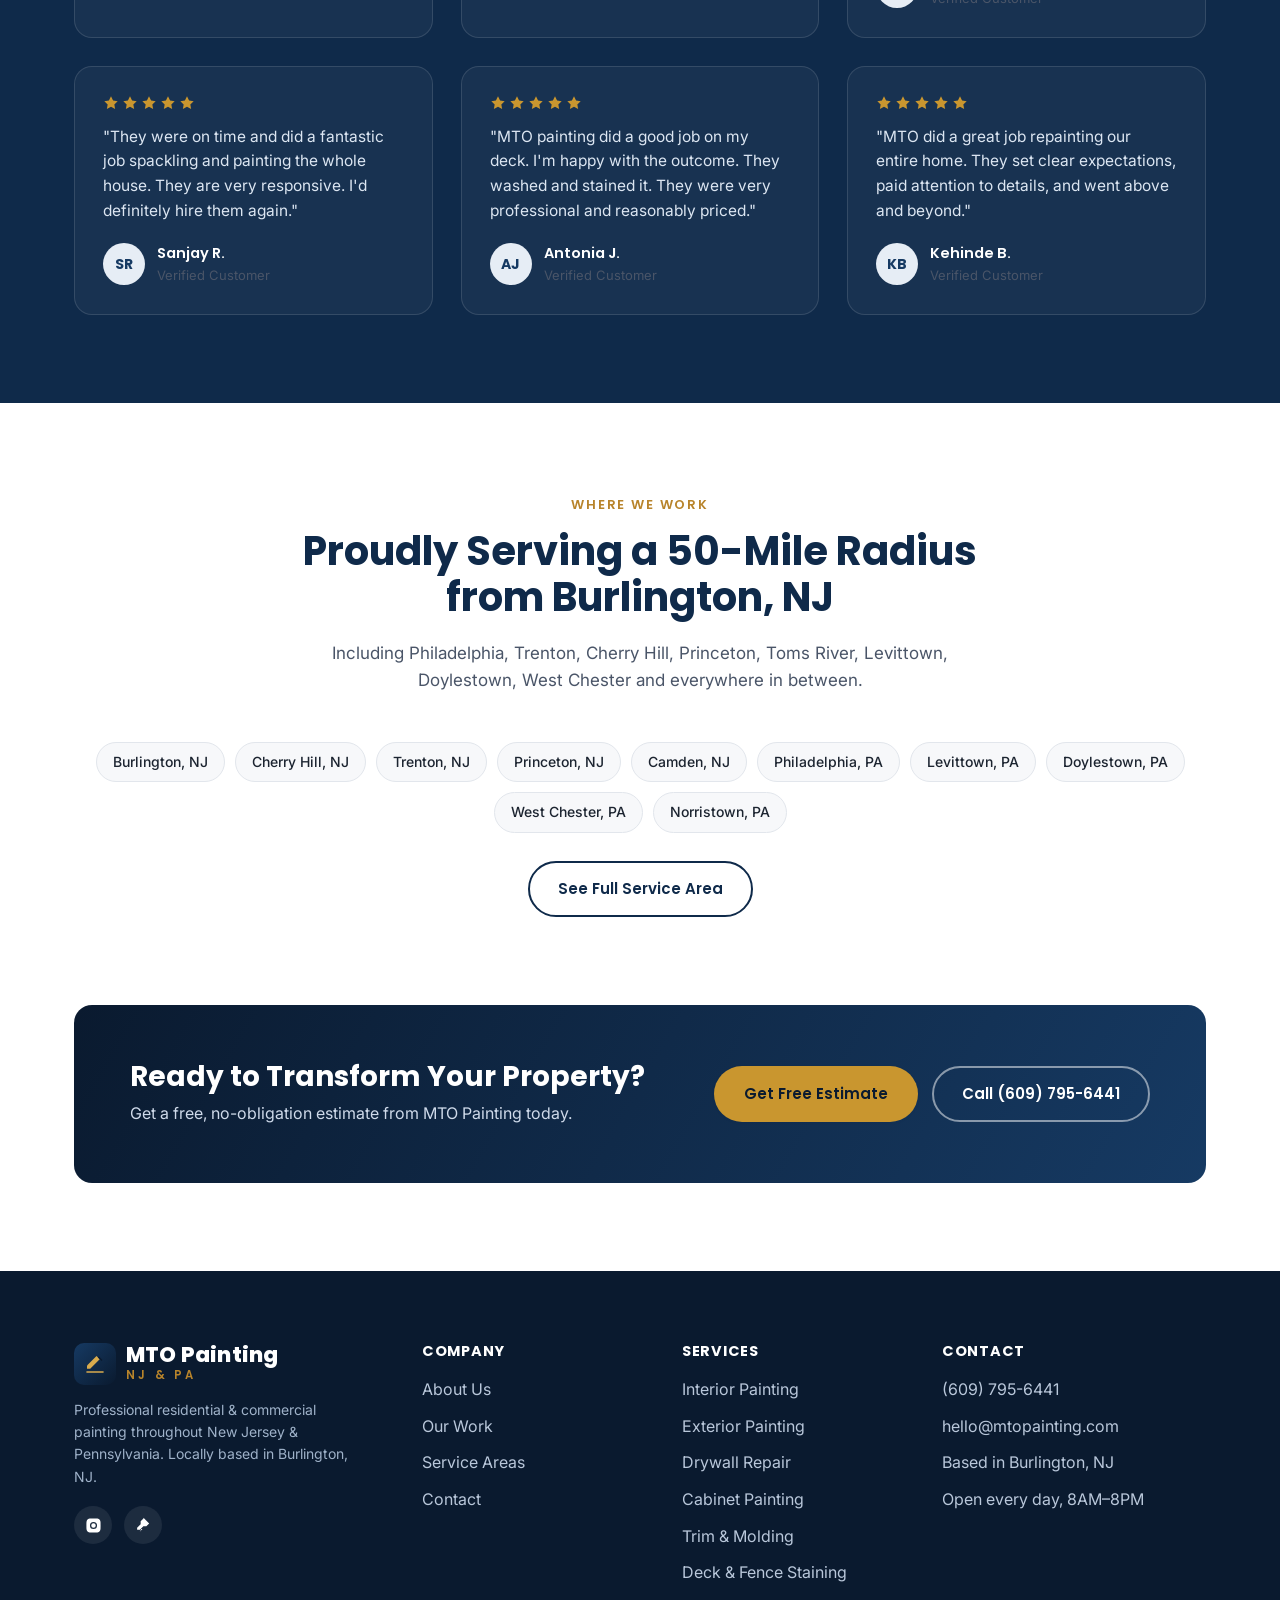
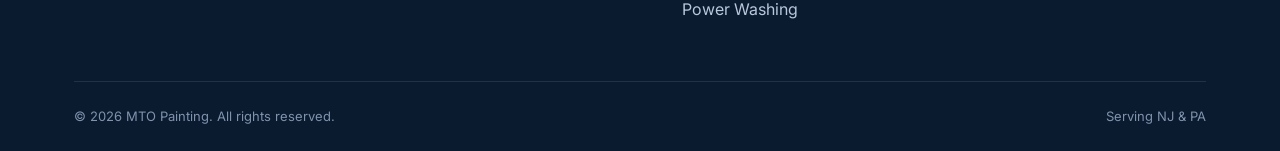
==== commit 7a2f46f6: "Add Thumbtack review link to home page Links to MTO's Thumbtack profile from the reviews section and" ====
--- a/index.html
+++ b/index.html
@@ -275,7 +275,7 @@
       <div class="section-head">
         <span class="eyebrow" style="color:var(--gold-400);">Customer Reviews</span>
         <h2>What NJ &amp; PA Homeowners Say</h2>
-        <p style="color:#b9c7da;">Real 5-star reviews from real MTO Painting customers.</p>
+        <p style="color:#b9c7da;">Real 5-star reviews from real MTO Painting customers. <a href="https://www.thumbtack.com/nj/riverside/interior-painting/mto-painting/service/496463212058001416" target="_blank" rel="noopener" style="color:var(--gold-400); text-decoration:underline;">See all our reviews on Thumbtack &rarr;</a></p>
       </div>
       <div class="grid grid-3">
         <div class="card t-card reveal" style="background:rgba(255,255,255,.04); border-color:rgba(255,255,255,.12);">
@@ -368,6 +368,7 @@
         <p>Professional residential &amp; commercial painting throughout New Jersey &amp; Pennsylvania. Locally based in Burlington, NJ.</p>
         <div class="footer-social">
           <a href="https://www.instagram.com/paintmto" target="_blank" rel="noopener" aria-label="Instagram"><svg viewBox="0 0 24 24"><path d="M12 2c2.7 0 3.06.01 4.12.06 1.06.05 1.79.22 2.43.47.66.26 1.22.6 1.77 1.15.55.55.9 1.11 1.15 1.77.25.64.42 1.37.47 2.43.05 1.06.06 1.42.06 4.12s-.01 3.06-.06 4.12c-.05 1.06-.22 1.79-.47 2.43a4.9 4.9 0 0 1-1.15 1.77 4.9 4.9 0 0 1-1.77 1.15c-.64.25-1.37.42-2.43.47-1.06.05-1.42.06-4.12.06s-3.06-.01-4.12-.06c-1.06-.05-1.79-.22-2.43-.47a4.9 4.9 0 0 1-1.77-1.15 4.9 4.9 0 0 1-1.15-1.77c-.25-.64-.42-1.37-.47-2.43C2.01 15.06 2 14.7 2 12s.01-3.06.06-4.12c.05-1.06.22-1.79.47-2.43.26-.66.6-1.22 1.15-1.77a4.9 4.9 0 0 1 1.77-1.15c.64-.25 1.37-.42 2.43-.47C8.94 2.01 9.3 2 12 2zm0 5a5 5 0 1 0 0 10 5 5 0 0 0 0-10zm0 8.2a3.2 3.2 0 1 1 0-6.4 3.2 3.2 0 0 1 0 6.4zm5.2-8.4a1.17 1.17 0 1 1 0-2.34 1.17 1.17 0 0 1 0 2.34z"/></svg></a>
+          <a href="https://www.thumbtack.com/nj/riverside/interior-painting/mto-painting/service/496463212058001416" target="_blank" rel="noopener" aria-label="Thumbtack"><svg viewBox="0 0 24 24"><path d="M12 2 8 6v4.2L3 15v3h4l4.8-5H16l4-4-8-8Zm-1.5 15L7 20.5V19h1.5V17H12l-1.5 0Z"/></svg></a>
         </div>
       </div>
       <div>
